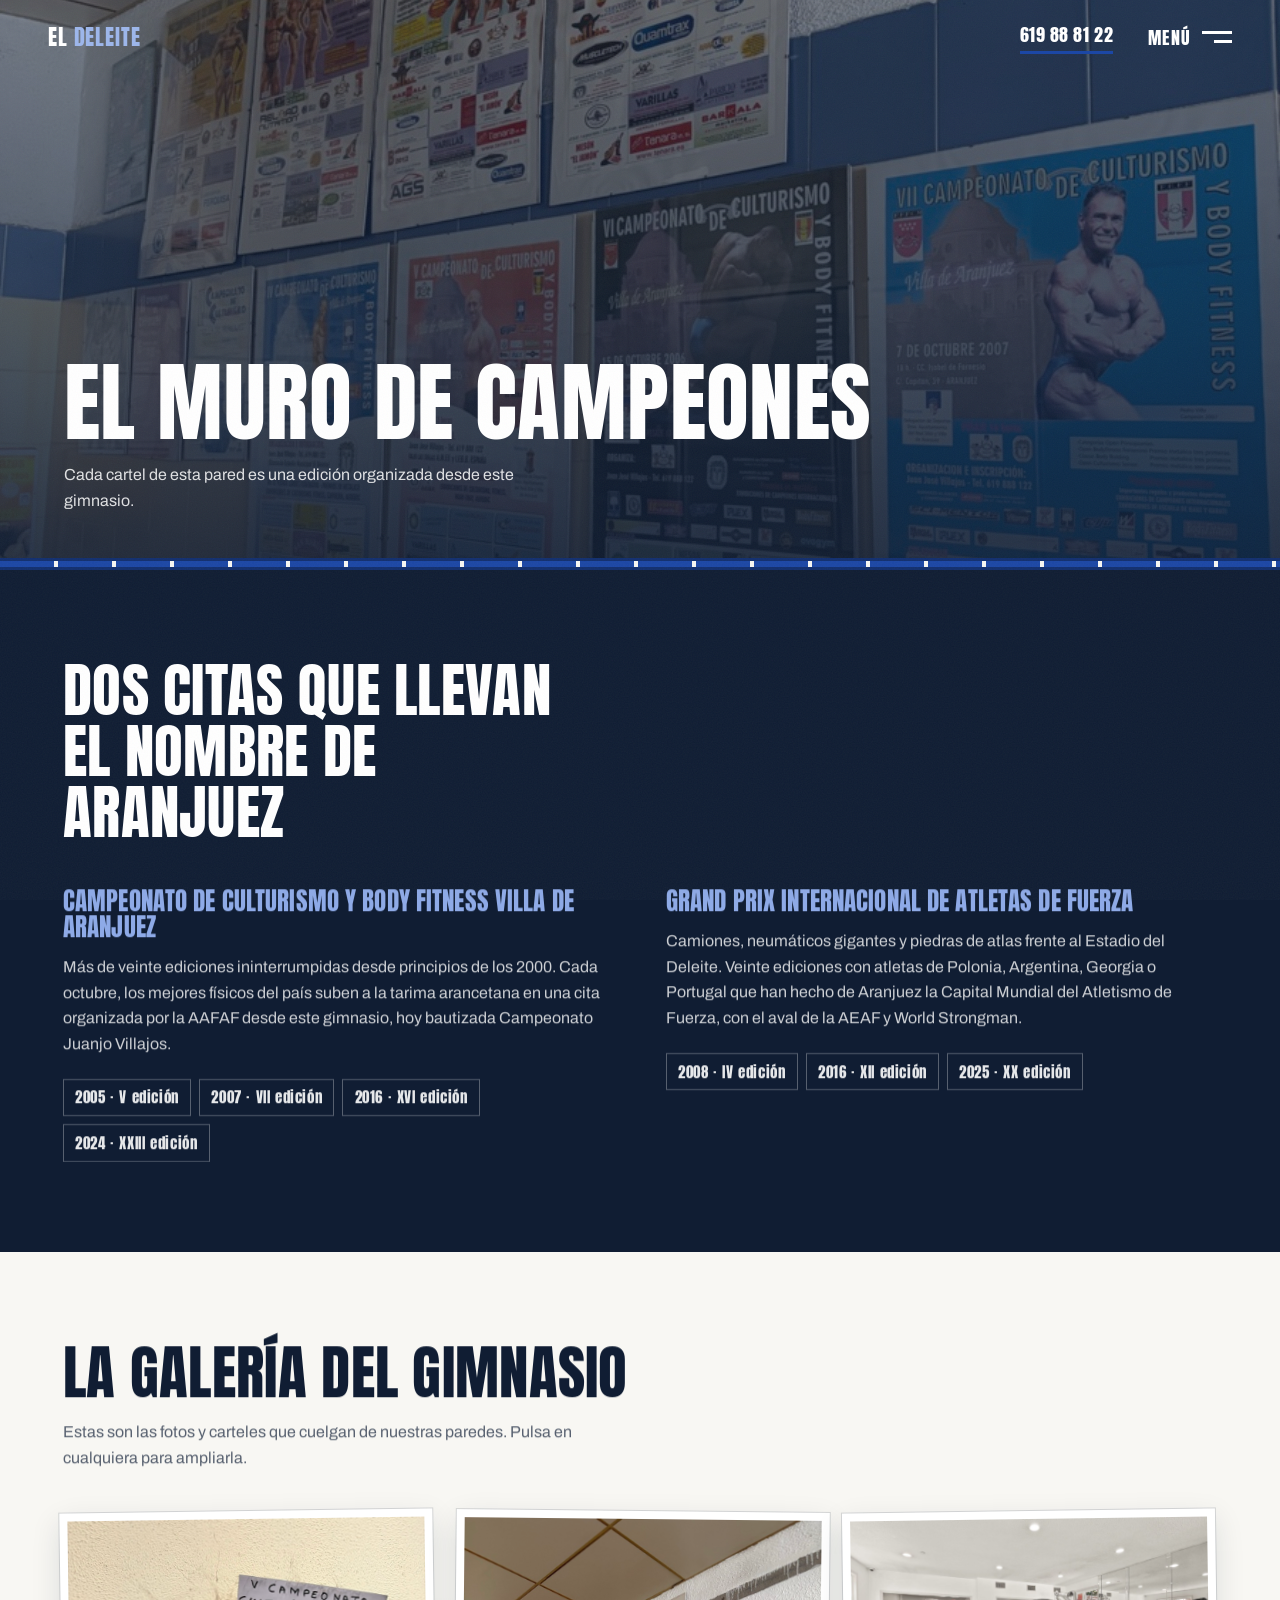
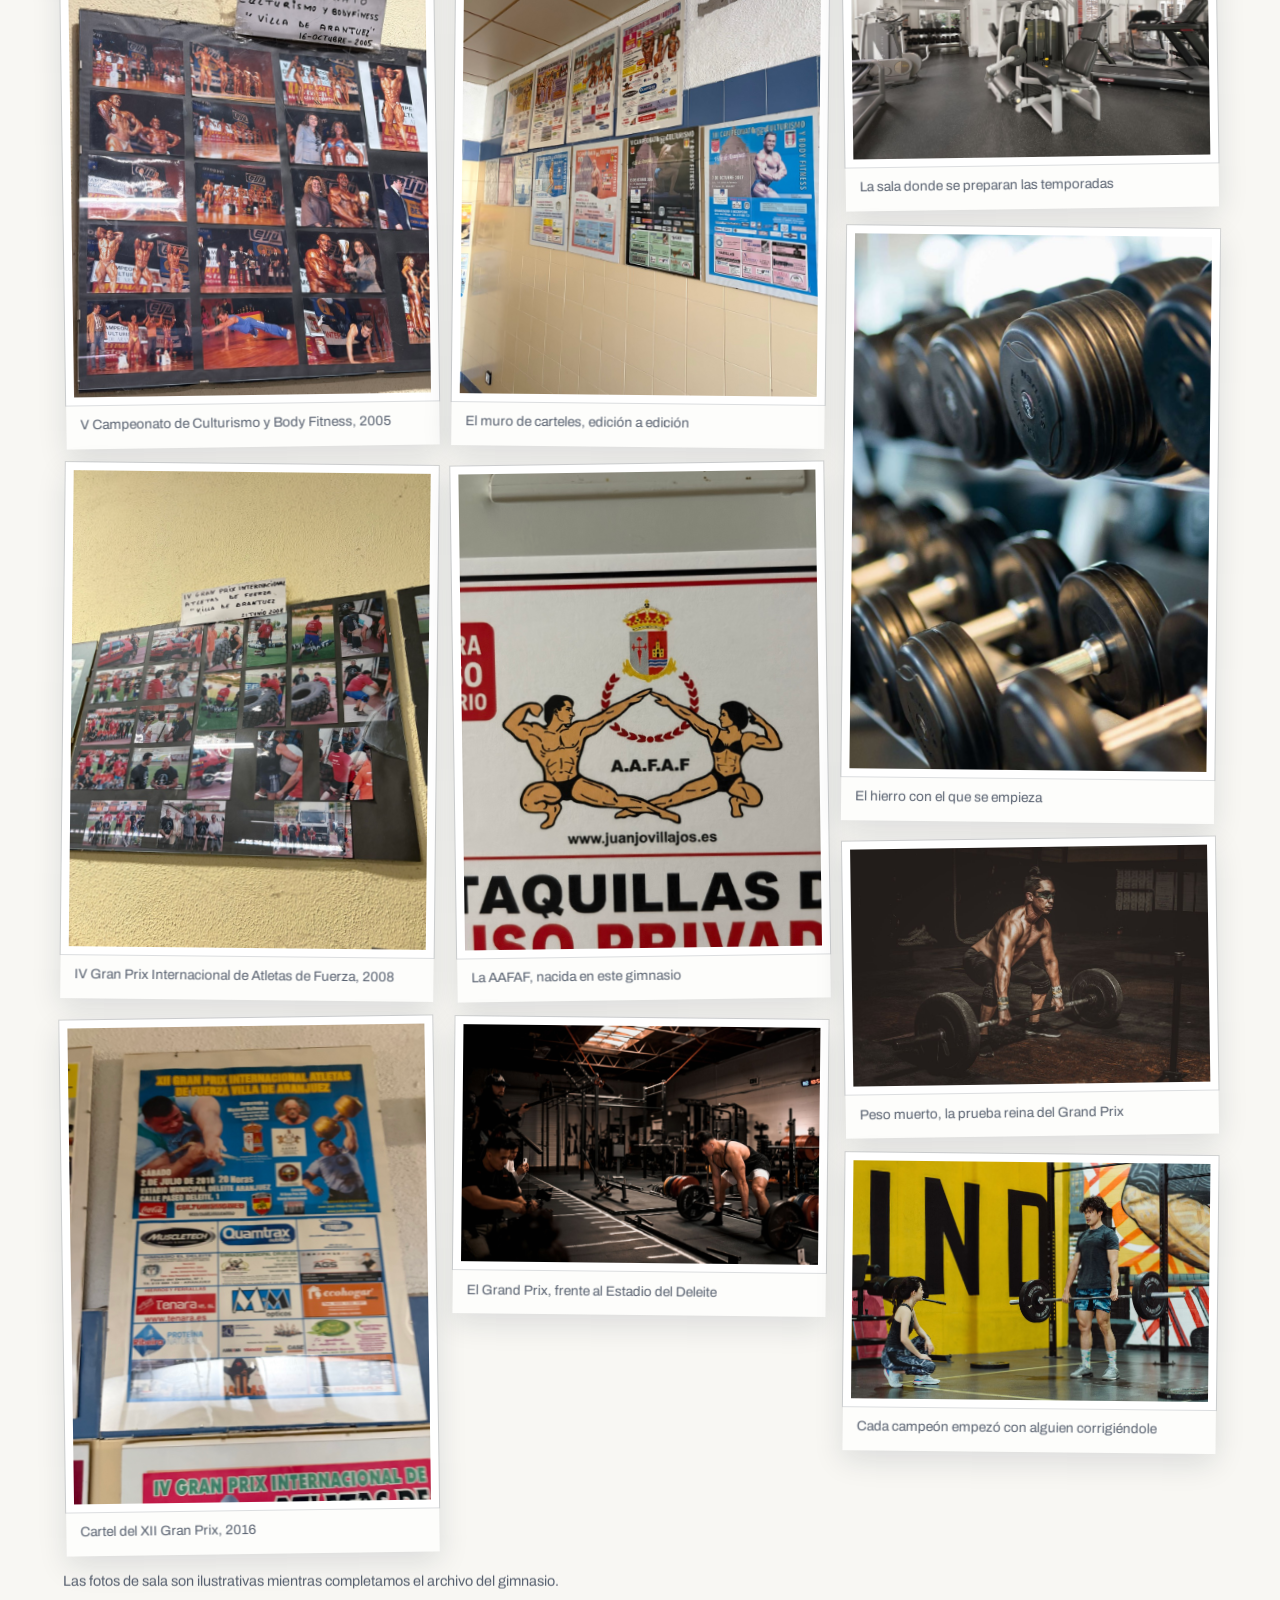
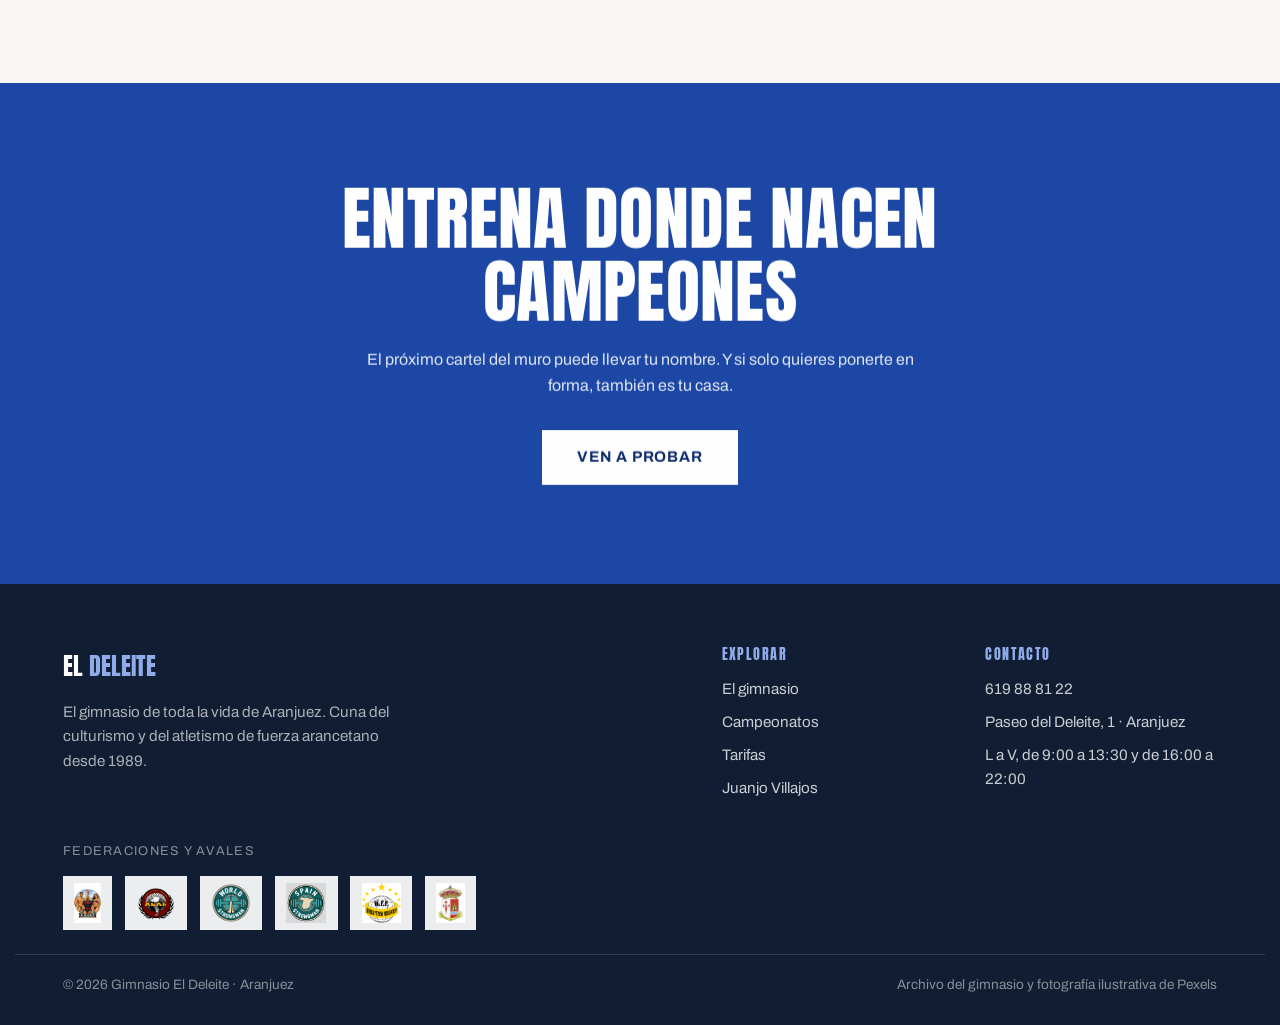
==== campeonatos.html @ fa21c181 "Web del Gimnasio El Deleite de Aranjuez Sitio multipagina estatico (HTML + CSS + GSAP) para el gimna" ====
<!DOCTYPE html>
<html lang="es">
<head>
  <meta charset="UTF-8">
  <meta name="viewport" content="width=device-width, initial-scale=1.0">
  <title>Campeonatos · Gimnasio El Deleite, Aranjuez</title>
  <meta name="description" content="El muro de campeones del Gimnasio El Deleite: más de veinte años del Campeonato de Culturismo Villa de Aranjuez y del Grand Prix Internacional de Atletas de Fuerza.">
  <link rel="icon" href="data:image/svg+xml,%3Csvg xmlns='http://www.w3.org/2000/svg' viewBox='0 0 32 32'%3E%3Crect width='32' height='32' fill='%231c47a5'/%3E%3Ctext x='16' y='23' font-family='Arial Black' font-size='14' font-weight='900' fill='%23ffffff' text-anchor='middle'%3EED%3C/text%3E%3C/svg%3E">
  <link rel="preconnect" href="https://fonts.googleapis.com">
  <link rel="preconnect" href="https://fonts.gstatic.com" crossorigin>
  <link href="https://fonts.googleapis.com/css2?family=Anton&family=Archivo:wght@400;500;600;700;800&display=swap" rel="stylesheet">
  <link rel="stylesheet" href="css/styles.css?v=8">
</head>
<body>

  <div id="top-sentinel" aria-hidden="true"></div>

  <header class="nav nav--overlay" id="nav">
    <a class="nav__brand" href="index.html">EL <span>DELEITE</span></a>
    <div class="nav__right">
      <a class="nav__tel" href="tel:+34619888122">619 88 81 22</a>
      <button class="nav__menu" id="navToggle" aria-expanded="false" aria-controls="menu">
        <span>Menú</span>
        <span class="nav__menu-bars" aria-hidden="true"><i></i><i></i></span>
      </button>
    </div>
  </header>

  <!-- PANEL DE MENÚ -->
  <div class="menu" id="menu" aria-hidden="true" role="dialog" aria-modal="true" aria-label="Menú de navegación">
    <button class="menu__close" id="menuClose" aria-label="Cerrar menú">
      <span>Cerrar</span>
      <svg width="22" height="22" viewBox="0 0 22 22" fill="none" stroke="currentColor" stroke-width="2.5" aria-hidden="true"><path d="M3 3l16 16M19 3L3 19"/></svg>
    </button>
    <nav class="menu__nav" aria-label="Navegación principal">
        <a class="menu__link" href="index.html">Inicio</a>
        <a class="menu__link" href="gimnasio.html">El gimnasio</a>
        <a class="menu__link is-active" href="campeonatos.html">Campeonatos</a>
        <a class="menu__link" href="index.html#tarifas">La cuota</a>
        <a class="menu__link" href="index.html#contacto">Contacto</a>
      <div class="menu__foot">
        <a href="tel:+34619888122">619 88 81 22</a>
        <span>Paseo del Deleite, 1 · Aranjuez</span>
        <span>L a V, de 9:00 a 13:30 y de 16:00 a 22:00</span>
      </div>
    </nav>
    <div class="menu__aside" aria-hidden="true">
      <img src="assets/muro-carteles.jpg" alt="">
      <p class="menu__tagline">Aranjuez entrena aquí desde 1989</p>
    </div>
  </div>

  <!-- HERO DE PÁGINA -->
  <section class="pagehero">
    <img class="pagehero__img" src="assets/muro-carteles.jpg" alt="">
    <div class="pagehero__scrim" aria-hidden="true"></div>
    <div class="pagehero__content">
      <h1 class="anim-head">El muro de campeones</h1>
      <p class="anim-up">Cada cartel de esta pared es una edición organizada desde este gimnasio.</p>
    </div>
  </section>

  <div class="tiles" aria-hidden="true"></div>

  <!-- HISTORIA -->
  <section class="legacy">
    <div class="legacy__inner">
      <h2 class="anim-head">Dos citas que llevan el nombre de Aranjuez</h2>
      <div class="legacy__cols">
        <div class="legacy__block anim-up">
          <h3>Campeonato de Culturismo y Body Fitness Villa de Aranjuez</h3>
          <p>Más de veinte ediciones ininterrumpidas desde principios de los 2000. Cada octubre, los mejores físicos del país suben a la tarima arancetana en una cita organizada por la AAFAF desde este gimnasio, hoy bautizada Campeonato Juanjo Villajos.</p>
          <div class="legacy__years">
            <span class="legacy__year">2005 · V edición</span>
            <span class="legacy__year">2007 · VII edición</span>
            <span class="legacy__year">2016 · XVI edición</span>
            <span class="legacy__year">2024 · XXIII edición</span>
          </div>
        </div>
        <div class="legacy__block anim-up">
          <h3>Grand Prix Internacional de Atletas de Fuerza</h3>
          <p>Camiones, neumáticos gigantes y piedras de atlas frente al Estadio del Deleite. Veinte ediciones con atletas de Polonia, Argentina, Georgia o Portugal que han hecho de Aranjuez la Capital Mundial del Atletismo de Fuerza, con el aval de la AEAF y World Strongman.</p>
          <div class="legacy__years">
            <span class="legacy__year">2008 · IV edición</span>
            <span class="legacy__year">2016 · XII edición</span>
            <span class="legacy__year">2025 · XX edición</span>
          </div>
        </div>
      </div>
    </div>
  </section>

  <!-- GALERÍA -->
  <section class="wall">
    <h2 class="anim-head">La galería del gimnasio</h2>
    <p class="anim-up">Estas son las fotos y carteles que cuelgan de nuestras paredes. Pulsa en cualquiera para ampliarla.</p>
    <!-- TODO: ir añadiendo aquí más fotos del archivo del gimnasio -->
    <div class="wall__grid">
      <figure class="wall__item anim-up" tabindex="0" role="button" aria-label="Ampliar foto del V Campeonato de Culturismo">
        <img src="assets/muro-culturismo.jpg" alt="Panel de fotos del V Campeonato de Culturismo y Body Fitness Villa de Aranjuez, octubre de 2005" loading="lazy">
        <figcaption>V Campeonato de Culturismo y Body Fitness, 2005</figcaption>
      </figure>
      <figure class="wall__item anim-up" tabindex="0" role="button" aria-label="Ampliar foto del IV Gran Prix de Atletas de Fuerza">
        <img src="assets/muro-granprix.jpg" alt="Panel de fotos del IV Gran Prix Internacional de Atletas de Fuerza Villa de Aranjuez, junio de 2008" loading="lazy">
        <figcaption>IV Gran Prix Internacional de Atletas de Fuerza, 2008</figcaption>
      </figure>
      <figure class="wall__item anim-up" tabindex="0" role="button" aria-label="Ampliar cartel del XII Gran Prix">
        <img src="assets/cartel-granprix-2016.jpg" alt="Cartel del XII Gran Prix Internacional de Atletas de Fuerza Villa de Aranjuez, julio de 2016" loading="lazy">
        <figcaption>Cartel del XII Gran Prix, 2016</figcaption>
      </figure>
      <figure class="wall__item anim-up" tabindex="0" role="button" aria-label="Ampliar foto del muro de carteles">
        <img src="assets/muro-carteles.jpg" alt="Pared del gimnasio con los carteles enmarcados de los campeonatos de culturismo de cada año" loading="lazy">
        <figcaption>El muro de carteles, edición a edición</figcaption>
      </figure>
      <figure class="wall__item anim-up" tabindex="0" role="button" aria-label="Ampliar emblema de la AAFAF">
        <img src="assets/cartel-aafaf.jpg" alt="Emblema de la AAFAF, Asociación Arancetana de Fisicoculturismo y Atletas de Fuerza" loading="lazy">
        <figcaption>La AAFAF, nacida en este gimnasio</figcaption>
      </figure>
      <figure class="wall__item anim-up" tabindex="0" role="button" aria-label="Ampliar foto del Grand Prix">
        <img src="assets/grandprix.jpg" alt="Atletas de fuerza volteando neumáticos gigantes en el Grand Prix" loading="lazy">
        <figcaption>El Grand Prix, frente al Estadio del Deleite</figcaption>
      </figure>
      <figure class="wall__item anim-up" tabindex="0" role="button" aria-label="Ampliar foto de la sala del gimnasio">
        <img src="assets/sala-blanca.jpg" alt="Sala del gimnasio con máquinas, espejos y suelo técnico" loading="lazy">
        <figcaption>La sala donde se preparan las temporadas</figcaption>
      </figure>
      <figure class="wall__item anim-up" tabindex="0" role="button" aria-label="Ampliar foto del rack de mancuernas">
        <img src="assets/mancuernas.jpg" alt="Hileras de mancuernas en su rack" loading="lazy">
        <figcaption>El hierro con el que se empieza</figcaption>
      </figure>
      <figure class="wall__item anim-up" tabindex="0" role="button" aria-label="Ampliar foto de peso muerto">
        <img src="assets/lift.jpg" alt="Atleta ejecutando un peso muerto con barra cargada" loading="lazy">
        <figcaption>Peso muerto, la prueba reina del Grand Prix</figcaption>
      </figure>
      <figure class="wall__item anim-up" tabindex="0" role="button" aria-label="Ampliar foto de entrenamiento supervisado">
        <img src="assets/seminarios.jpg" alt="Entrenador corrigiendo la técnica de un levantamiento" loading="lazy">
        <figcaption>Cada campeón empezó con alguien corrigiéndole</figcaption>
      </figure>
    </div>
    <p class="wall__note anim-up">Las fotos de sala son ilustrativas mientras completamos el archivo del gimnasio.</p>
  </section>

  <!-- CTA FINAL -->
  <section class="cta-final">
    <div class="cta-final__inner">
      <h2 class="anim-head">Entrena donde nacen campeones</h2>
      <p class="anim-up">El próximo cartel del muro puede llevar tu nombre. Y si solo quieres ponerte en forma, también es tu casa.</p>
      <a class="btn btn--azul magnetic anim-up" href="index.html#contacto">Ven a probar</a>
    </div>
  </section>

  <footer class="footer">
    <div class="footer__main">
      <div class="footer__brand">
        <a class="footer__logo" href="index.html">EL <span>DELEITE</span></a>
        <p class="footer__tag">El gimnasio de toda la vida de Aranjuez. Cuna del culturismo y del atletismo de fuerza arancetano desde 1989.</p>
      </div>
      <nav class="footer__nav" aria-label="Enlaces del pie">
        <div class="footer__col">
          <h3 class="footer__h">Explorar</h3>
          <a href="gimnasio.html">El gimnasio</a>
          <a href="campeonatos.html">Campeonatos</a>
          <a href="index.html#tarifas">Tarifas</a>
          <a href="https://www.juanjovillajos.es" target="_blank" rel="noopener noreferrer">Juanjo Villajos</a>
        </div>
        <div class="footer__col">
          <h3 class="footer__h">Contacto</h3>
          <a href="tel:+34619888122">619 88 81 22</a>
          <span>Paseo del Deleite, 1 · Aranjuez</span>
          <span>L a V, de 9:00 a 13:30 y de 16:00 a 22:00</span>
        </div>
      </nav>
    </div>
    <div class="footer__orgs">
      <span class="footer__orgs-label">Federaciones y avales</span>
      <div class="footer__logos">
        <span class="footer__chip"><img src="assets/aafaf.jpg" alt="AAFAF, Asociación Arancetana de Fisicoculturismo y Atletas de Fuerza"></span>
        <span class="footer__chip"><img src="assets/aeaf.png" alt="AEAF, Agrupación Española de Atletas de Fuerza"></span>
        <a class="footer__chip" href="https://worldstrongman.org" target="_blank" rel="noopener noreferrer"><img src="assets/world-strongman.png" alt="World Strongman"></a>
        <span class="footer__chip"><img src="assets/spain-strongman.jpg" alt="Spain Strongman"></span>
        <span class="footer__chip"><img src="assets/wff.png" alt="WFF, World Fitness Federation"></span>
        <a class="footer__chip" href="https://www.aranjuez.es" target="_blank" rel="noopener noreferrer"><img src="assets/aranjuez.jpg" alt="Real Sitio y Villa de Aranjuez"></a>
      </div>
    </div>
    <div class="footer__bottom">
      <span>© 2026 Gimnasio El Deleite · Aranjuez</span>
      <span>Archivo del gimnasio y fotografía ilustrativa de Pexels</span>
    </div>
  </footer>

  <!-- LIGHTBOX de la galería -->
  <div class="lightbox" id="lightbox" aria-hidden="true" role="dialog" aria-modal="true" aria-label="Foto ampliada">
    <button class="lightbox__close" id="lightboxClose" aria-label="Cerrar foto">&times;</button>
    <img id="lightboxImg" alt="">
  </div>

  <script src="js/vendor/gsap.min.js"></script>
  <script src="js/vendor/ScrollTrigger.min.js"></script>
  <script src="js/main.js?v=8"></script>
</body>
</html>
---- css/styles.css ----
/* ============================================================
   Gimnasio El Deleite · Aranjuez
   Paleta del local: blanco, azul Telju, azulejo crema, tinta navy
   Web hermana del portfolio de Juanjo Villajos (Anton + Archivo + GSAP)
   ============================================================ */

:root {
  --paper: #f8f7f3;
  --paper-2: #eeeade;
  --white: #fdfdfb;
  --ink: #101d33;
  --azul: #1c47a5;
  --azul-deep: #122f6f;
  --azul-soft: #e2e8f6;
  --muted: #57606f;
  --line: rgba(16, 29, 51, 0.14);
  --font-display: "Anton", "Arial Narrow", sans-serif;
  --font-body: "Archivo", "Helvetica Neue", sans-serif;
  --radius: 0px;
  --shadow: 0 20px 50px rgba(18, 47, 111, 0.14);
}

* { margin: 0; padding: 0; box-sizing: border-box; }

html {
  scroll-behavior: smooth;
  scroll-padding-top: 86px;
}

body {
  background: var(--paper);
  color: var(--ink);
  font-family: var(--font-body);
  font-size: 1rem;
  line-height: 1.6;
  -webkit-font-smoothing: antialiased;
  overflow-x: hidden;
}

img, video { display: block; max-width: 100%; }

h1, h2, h3 {
  font-family: var(--font-display);
  font-weight: 400;
  letter-spacing: 0.005em;
  line-height: 1.04;
  text-transform: uppercase;
}

h2 { font-size: clamp(2.1rem, 4.6vw, 3.7rem); }
h3 { font-size: clamp(1.2rem, 2vw, 1.55rem); }

p { color: var(--muted); max-width: 62ch; }

a { color: inherit; }

::selection { background: var(--azul); color: #fff; }

/* Grano de papel impreso, estático como un cartel antiguo */
body::after {
  content: "";
  position: fixed;
  inset: 0;
  z-index: 90;
  pointer-events: none;
  opacity: 0.045;
  background-image: url("data:image/svg+xml,%3Csvg xmlns='http://www.w3.org/2000/svg' width='160' height='160'%3E%3Cfilter id='n'%3E%3CfeTurbulence type='fractalNoise' baseFrequency='0.8' numOctaves='3' stitchTiles='stitch'/%3E%3C/filter%3E%3Crect width='100%25' height='100%25' filter='url(%23n)'/%3E%3C/svg%3E");
}

/* Palabra resaltada a brocha, como en un rótulo pintado */
.hl {
  background: var(--azul);
  color: #fff;
  padding: 0 0.22em;
  box-decoration-break: clone;
  -webkit-box-decoration-break: clone;
}

/* ---------- Franja de azulejos (la banda azul de la pared) ---------- */

.tiles {
  height: 12px;
  background:
    repeating-linear-gradient(90deg,
      var(--azul) 0 54px,
      var(--paper) 54px 58px);
  border-top: 3px solid var(--azul-deep);
  border-bottom: 3px solid var(--azul-deep);
}

/* ---------- Botones ---------- */

.btn {
  display: inline-block;
  font-family: var(--font-body);
  font-weight: 700;
  font-size: 0.95rem;
  text-transform: uppercase;
  letter-spacing: 0.06em;
  text-decoration: none;
  padding: 0.95rem 2.2rem;
  white-space: nowrap;
  will-change: transform;
  transition: transform 0.25s cubic-bezier(0.16, 1, 0.3, 1),
              background-color 0.25s ease, color 0.25s ease,
              border-color 0.25s ease;
}

.btn:active { transform: scale(0.98); }

.btn--azul {
  background: var(--azul);
  color: #fff;
}
.btn--azul:hover { background: var(--azul-deep); }

.btn--ghost {
  border: 2px solid rgba(16, 29, 51, 0.5);
  color: var(--ink);
}
.btn--ghost:hover {
  border-color: var(--ink);
  background: rgba(16, 29, 51, 0.06);
}

/* Fantasma sobre foto oscura */
.btn--ghost-light {
  border: 2px solid rgba(255, 255, 255, 0.75);
  color: #fff;
}
.btn--ghost-light:hover {
  border-color: #fff;
  background: rgba(255, 255, 255, 0.12);
}

/* ---------- Navegación ---------- */

#top-sentinel { position: absolute; top: 0; height: 1px; width: 1px; }

.nav {
  position: fixed;
  top: 0; left: 0; right: 0;
  z-index: 100;
  display: flex;
  align-items: center;
  justify-content: space-between;
  gap: 1.5rem;
  padding: 1.1rem clamp(1.2rem, 4vw, 3rem);
  transition: background-color 0.3s ease, box-shadow 0.3s ease,
              transform 0.35s cubic-bezier(0.16, 1, 0.3, 1), padding 0.3s ease;
}

.nav--solid {
  background: rgba(253, 253, 251, 0.94);
  backdrop-filter: blur(10px);
  box-shadow: 0 1px 0 var(--line);
  padding-top: 0.8rem;
  padding-bottom: 0.8rem;
}

.nav--hidden { transform: translateY(-110%); }

.nav__brand {
  font-family: var(--font-display);
  font-size: 1.35rem;
  letter-spacing: 0.04em;
  text-decoration: none;
  color: var(--ink);
  text-transform: uppercase;
}
.nav__brand span { color: var(--azul); }

/* Marca en blanco mientras está sobre el vídeo */
.nav:not(.nav--solid).nav--overlay .nav__brand {
  color: #fff;
}
.nav:not(.nav--solid).nav--overlay .nav__brand span { color: #9db6ea; }

/* Lado derecho: teléfono directo + botón de menú rotulado */
.nav__right {
  display: flex;
  align-items: center;
  gap: clamp(1rem, 3vw, 2.2rem);
}

.nav__tel {
  font-family: var(--font-display);
  font-size: 1.15rem;
  letter-spacing: 0.03em;
  text-decoration: none;
  color: var(--ink);
  border-bottom: 3px solid var(--azul);
  padding-bottom: 2px;
  transition: color 0.2s ease;
}
.nav__tel:hover { color: var(--azul); }
.nav:not(.nav--solid).nav--overlay .nav__tel { color: #fff; }

.nav__menu {
  display: flex;
  align-items: center;
  gap: 0.7rem;
  background: none;
  border: 0;
  cursor: pointer;
  padding: 0.35rem 0;
  color: var(--ink);
  font-family: var(--font-display);
  font-size: 1.15rem;
  letter-spacing: 0.06em;
  text-transform: uppercase;
}
.nav:not(.nav--solid).nav--overlay .nav__menu { color: #fff; }

.nav__menu-bars {
  display: flex;
  flex-direction: column;
  gap: 6px;
  width: 30px;
}
.nav__menu-bars i {
  display: block;
  height: 3px;
  background: currentColor;
  transition: transform 0.35s cubic-bezier(0.16, 1, 0.3, 1), width 0.35s ease;
}
.nav__menu-bars i:last-child { width: 60%; align-self: flex-end; }
.nav__menu:hover .nav__menu-bars i:last-child { width: 100%; }

/* ---------- Panel de menú a pantalla completa ---------- */

.menu {
  position: fixed;
  inset: 0;
  z-index: 150;
  background: var(--ink);
  display: grid;
  grid-template-columns: 1.15fr 0.85fr;
  transform: translateY(-100%);
  transition: transform 0.55s cubic-bezier(0.76, 0, 0.24, 1);
  visibility: hidden;
}
.menu.is-open {
  transform: translateY(0);
  visibility: visible;
}

.menu__close {
  position: absolute;
  top: 1.1rem;
  right: clamp(1.2rem, 4vw, 3rem);
  z-index: 3;
  background: rgba(10, 18, 33, 0.72);
  border: 0;
  padding: 0.5rem 0.9rem;
  cursor: pointer;
  color: #fff;
  font-family: var(--font-display);
  font-size: 1.15rem;
  letter-spacing: 0.06em;
  text-transform: uppercase;
  display: flex;
  align-items: center;
  gap: 0.7rem;
}
.menu__close svg { display: block; }

.menu__nav {
  display: flex;
  flex-direction: column;
  justify-content: center;
  padding: 5rem clamp(1.2rem, 5vw, 4.5rem) 3rem;
}

.menu__link {
  position: relative;
  display: block;
  font-family: var(--font-display);
  text-transform: uppercase;
  font-size: clamp(2.2rem, 6vw, 4.6rem);
  line-height: 1.1;
  color: #fff;
  text-decoration: none;
  padding: 0.25rem 0;
  transition: color 0.25s ease, padding-left 0.35s cubic-bezier(0.16, 1, 0.3, 1);
}
.menu__link::before {
  content: "";
  position: absolute;
  left: 0;
  top: 50%;
  width: 0;
  height: 5px;
  background: var(--azul);
  transform: translateY(-50%);
  transition: width 0.35s cubic-bezier(0.16, 1, 0.3, 1);
}
.menu__link:hover,
.menu__link:focus-visible {
  padding-left: clamp(2.4rem, 5vw, 4.5rem);
  color: #dfe7f8;
}
.menu__link:hover::before,
.menu__link:focus-visible::before {
  width: clamp(1.8rem, 4vw, 3.5rem);
}
.menu__link.is-active { color: #8fabe8; }

.menu__foot {
  margin-top: 2.6rem;
  padding-top: 1.6rem;
  border-top: 1px solid rgba(255, 255, 255, 0.18);
  display: flex;
  flex-wrap: wrap;
  gap: 0.4rem 2.5rem;
}
.menu__foot span,
.menu__foot a {
  color: rgba(255, 255, 255, 0.75);
  font-size: 0.95rem;
  text-decoration: none;
}
.menu__foot a:hover { color: #fff; }

/* Panel visual del menú */
.menu__aside {
  position: relative;
  overflow: hidden;
  isolation: isolate;
}
.menu__aside img {
  position: absolute;
  inset: 0;
  width: 100%; height: 100%;
  object-fit: cover;
  filter: grayscale(1) contrast(1.05);
}
.menu__aside::after {
  content: "";
  position: absolute;
  inset: 0;
  background: var(--azul);
  mix-blend-mode: color;
}
.menu__tagline {
  position: absolute;
  left: 0; right: 0; bottom: 0;
  z-index: 2;
  padding: 2rem;
  background: linear-gradient(180deg, transparent, rgba(16, 29, 51, 0.9));
  font-family: var(--font-display);
  text-transform: uppercase;
  font-size: clamp(1.1rem, 1.8vw, 1.5rem);
  color: #fff;
  line-height: 1.2;
}

/* ---------- Hero (portada) ---------- */

.hero {
  position: relative;
  min-height: 100svh;
  display: flex;
  align-items: flex-end;
  overflow: hidden;
}

/* El vídeo va en duotono azul: neutraliza los colores ajenos del metraje
   y lo deja en la paleta del gimnasio */
.hero__media {
  position: absolute;
  inset: 0;
  isolation: isolate;
}

.hero__video,
.hero__photo {
  position: absolute;
  inset: 0;
  width: 100%;
  height: 100%;
  object-fit: cover;
  filter: grayscale(1) contrast(1.12) brightness(0.95);
}

.hero__duo {
  position: absolute;
  inset: 0;
  background: var(--azul);
  mix-blend-mode: color;
}
.hero__duo + .hero__duo {
  background: linear-gradient(160deg, var(--azul-deep), transparent 65%);
  mix-blend-mode: multiply;
}

.hero__scrim {
  position: absolute;
  inset: 0;
  background:
    linear-gradient(180deg,
      rgba(10, 18, 33, 0.55) 0%,
      rgba(10, 18, 33, 0.18) 32%,
      rgba(10, 18, 33, 0.82) 72%,
      rgba(10, 18, 33, 0.94) 100%);
}

.hero__content {
  position: relative;
  z-index: 2;
  padding: 0 clamp(1.2rem, 5vw, 4rem) clamp(2.5rem, 6vh, 4.5rem);
  max-width: 900px;
}

.hero__title {
  font-size: clamp(3rem, 9.5vw, 7.2rem);
  color: #fff;
  line-height: 0.98;
}

.hero__title .line {
  display: block;
  overflow: hidden;
  /* aire para las tildes de las mayúsculas, que Anton dibuja muy arriba */
  padding-top: 0.12em;
  margin-top: -0.08em;
}
.hero__title .line__inner {
  display: block;
  transform: translateY(110%);
}
.no-js .hero__title .line__inner,
.no-anim .hero__title .line__inner { transform: none; }

.hero__sub {
  margin-top: 1.2rem;
  color: rgba(255, 255, 255, 0.88);
  font-size: clamp(1rem, 1.4vw, 1.2rem);
  max-width: 46ch;
}

.hero__actions {
  display: flex;
  flex-wrap: wrap;
  gap: 1rem;
  margin-top: 1.8rem;
}

/* Hero corto de páginas interiores */
.pagehero {
  position: relative;
  min-height: 62svh;
  display: flex;
  align-items: flex-end;
  overflow: hidden;
  background: var(--ink);
}
.pagehero__img {
  position: absolute;
  inset: 0;
  width: 100%; height: 100%;
  object-fit: cover;
  opacity: 0.55;
}
.pagehero__scrim {
  position: absolute;
  inset: 0;
  background: linear-gradient(180deg, rgba(16,29,51,0.2), rgba(16,29,51,0.82));
}
.pagehero__content {
  position: relative;
  z-index: 2;
  padding: 7rem clamp(1.2rem, 5vw, 4rem) clamp(2.2rem, 5vh, 3.5rem);
}
.pagehero__content h1 {
  font-size: clamp(2.6rem, 7vw, 5.5rem);
  color: #fff;
}
.pagehero__content p {
  margin-top: 0.9rem;
  color: rgba(255, 255, 255, 0.85);
  max-width: 52ch;
}

/* ---------- Manifiesto ---------- */

.manifesto {
  max-width: 1250px;
  margin: 0 auto;
  padding: clamp(3.5rem, 9vh, 6rem) clamp(1.2rem, 4vw, 3rem) clamp(1rem, 3vh, 2rem);
}

.manifesto__line {
  font-family: var(--font-display);
  text-transform: uppercase;
  color: var(--ink);
  font-size: clamp(1.7rem, 4.4vw, 3.5rem);
  line-height: 1.18;
  max-width: none;
}

.manifesto__line + .manifesto__line { margin-top: 0.4rem; }

/* ---------- Secciones divididas texto / imagen ---------- */

.split {
  max-width: 1250px;
  margin: 0 auto;
  padding: clamp(4rem, 10vh, 7rem) clamp(1.2rem, 4vw, 3rem);
  display: grid;
  grid-template-columns: 1.05fr 0.95fr;
  gap: clamp(2rem, 5vw, 5rem);
  align-items: center;
}

.split--flip .split__media { order: -1; }

.split__text h2 { margin-bottom: 1.3rem; }
.split__text h2 em {
  font-style: normal;
  color: var(--azul);
}
.split__text p + p { margin-top: 1rem; }
.split__text .btn { margin-top: 1.8rem; }

.split__media {
  position: relative;
  overflow: hidden;
  box-shadow: var(--shadow);
}
.split__media img {
  width: 100%;
  height: clamp(340px, 56vh, 560px);
  object-fit: cover;
  will-change: transform;
}

/* Marco tipo cuadro colgado, como los carteles del gimnasio */
.split__media--frame {
  border: 10px solid #fff;
  outline: 1px solid var(--line);
  transform: rotate(-0.8deg);
}

/* ---------- Banda a sangre completa (fondo foto) ---------- */

.band-photo {
  position: relative;
  overflow: hidden;
  background: var(--ink);
  color: #fff;
}
.band-photo__bg {
  position: absolute;
  inset: -8% 0;
  width: 100%;
  height: 116%;
  object-fit: cover;
  opacity: 0.38;
  will-change: transform;
}
/* Degradado desde la izquierda para que el texto se lea sobre cualquier foto */
.band-photo::after {
  content: "";
  position: absolute;
  inset: 0;
  z-index: 1;
  background: linear-gradient(90deg,
    rgba(16, 29, 51, 0.92) 0%,
    rgba(16, 29, 51, 0.75) 45%,
    rgba(16, 29, 51, 0.25) 100%);
}

.band-photo__inner {
  position: relative;
  z-index: 2;
  max-width: 1250px;
  margin: 0 auto;
  padding: clamp(4.5rem, 12vh, 8rem) clamp(1.2rem, 4vw, 3rem);
}
.band-photo h2 { color: #fff; max-width: 16ch; }
.band-photo p {
  color: rgba(255, 255, 255, 0.85);
  margin-top: 1.2rem;
  max-width: 52ch;
}
.band-photo .btn { margin-top: 1.8rem; }

/* ---------- Zonas del gimnasio (mosaico) ---------- */

.zones {
  max-width: 1250px;
  margin: 0 auto;
  padding: clamp(4rem, 10vh, 7rem) clamp(1.2rem, 4vw, 3rem);
}
.zones > h2 { margin-bottom: 2.2rem; max-width: 18ch; }

.zones__grid {
  display: grid;
  grid-template-columns: repeat(12, 1fr);
  grid-auto-rows: 240px;
  gap: 14px;
}

.zone {
  position: relative;
  overflow: hidden;
  background: var(--ink);
}
.zone--a { grid-column: span 7; grid-row: span 2; }
.zone--b { grid-column: span 5; }
.zone--c { grid-column: span 5; }
.zone--d { grid-column: span 4; }
.zone--e { grid-column: span 4; }
.zone--f { grid-column: span 4; }
.zone--g { grid-column: span 8; grid-row: span 2; }
.zone--h { grid-column: span 4; grid-row: span 2; }

.zone img {
  position: absolute;
  inset: 0;
  width: 100%; height: 100%;
  object-fit: cover;
  opacity: 0.85;
  transition: transform 0.6s cubic-bezier(0.16, 1, 0.3, 1), opacity 0.4s ease;
}
.zone:hover img { transform: scale(1.05); opacity: 0.65; }

.zone__label {
  position: absolute;
  left: 0; right: 0; bottom: 0;
  z-index: 2;
  padding: 1.1rem 1.3rem;
  background: linear-gradient(180deg, transparent, rgba(16, 29, 51, 0.88));
  color: #fff;
}
.zone__label h3 { font-size: 1.15rem; }
.zone__label p {
  color: rgba(255, 255, 255, 0.8);
  font-size: 0.88rem;
  margin-top: 0.15rem;
  max-width: none;
}

/* Celda de texto plano dentro del mosaico */
.zone--text {
  background: var(--azul);
  display: flex;
  align-items: center;
  padding: 1.6rem;
}
.zone--text p {
  color: #fff;
  font-weight: 600;
  font-size: 1.05rem;
  line-height: 1.5;
}

/* ---------- Opiniones ---------- */

.reviews {
  background: var(--paper-2);
}
.reviews__inner {
  max-width: 1250px;
  margin: 0 auto;
  padding: clamp(4rem, 10vh, 6.5rem) clamp(1.2rem, 4vw, 3rem);
}
.reviews__inner > h2 { max-width: 20ch; margin-bottom: 2.6rem; }

/* Notas pegadas en el tablón: tamaños desiguales, no tres tarjetas clónicas */
.reviews__wall {
  display: grid;
  grid-template-columns: repeat(6, 1fr);
  gap: 1.6rem;
  align-items: start;
}

.review {
  grid-column: span 3;
  background: var(--white);
  border-left: 5px solid var(--azul);
  padding: 1.5rem 1.6rem;
  box-shadow: 0 8px 22px rgba(16, 29, 51, 0.08);
}
.review--wide {
  grid-column: span 6;
  border-left-width: 8px;
}

.review blockquote {
  font-family: var(--font-display);
  font-weight: 400;
  text-transform: none;
  color: var(--ink);
  line-height: 1.24;
  font-size: clamp(1.25rem, 2.2vw, 1.7rem);
}
.review--wide blockquote { font-size: clamp(1.5rem, 3vw, 2.3rem); }

.review cite {
  display: block;
  margin-top: 0.9rem;
  font-style: normal;
  font-size: 0.85rem;
  letter-spacing: 0.04em;
  color: var(--muted);
}

.reviews__foot {
  margin-top: 2rem;
  font-weight: 600;
  color: var(--ink);
}

/* ---------- Dueño / Juanjo ---------- */

.owner {
  background: var(--ink);
  color: #fff;
}
.owner .split__text h2 { color: #fff; }
.owner .split__text h2 em { color: #8fabe8; }
.owner .split__text p { color: rgba(255, 255, 255, 0.82); }

/* ---------- La cuota (cartel de precios colgado) ---------- */

.fee__inner {
  max-width: 1250px;
  margin: 0 auto;
  padding: clamp(4rem, 10vh, 7rem) clamp(1.2rem, 4vw, 3rem);
  display: grid;
  grid-template-columns: 0.9fr 1.1fr;
  gap: clamp(2.5rem, 6vw, 6rem);
  align-items: center;
}

.fee__sign {
  background: var(--white);
  border: 4px solid var(--azul);
  outline: 1px solid var(--line);
  outline-offset: 6px;
  box-shadow: var(--shadow);
  padding: clamp(1.8rem, 3.5vw, 2.8rem);
  transform: rotate(-1.3deg);
}

.fee__label {
  display: block;
  font-weight: 800;
  font-size: 0.9rem;
  text-transform: uppercase;
  letter-spacing: 0.14em;
  color: var(--azul);
}

.fee__price {
  display: block;
  font-family: var(--font-display);
  font-size: clamp(4.5rem, 9vw, 7rem);
  line-height: 1;
  color: var(--ink);
  margin-top: 0.4rem;
}
.fee__price small {
  font-family: var(--font-body);
  font-size: clamp(1.1rem, 2vw, 1.5rem);
  font-weight: 700;
}

.fee__terms {
  list-style: none;
  margin-top: 1.4rem;
}
.fee__terms li {
  padding: 0.55rem 0;
  border-top: 1px dashed rgba(16, 29, 51, 0.3);
  color: var(--muted);
  font-weight: 500;
  font-size: 0.98rem;
}

.fee__sign .btn { margin-top: 1.5rem; }

.fee__text h2 { margin-bottom: 1.2rem; }
.fee__text p + p { margin-top: 1rem; }

/* ---------- Contacto ---------- */

.contact {
  background: var(--paper-2);
}
.contact__inner {
  max-width: 1250px;
  margin: 0 auto;
  padding: clamp(4rem, 10vh, 7rem) clamp(1.2rem, 4vw, 3rem);
  display: grid;
  grid-template-columns: 1fr 1fr;
  gap: clamp(2rem, 5vw, 5rem);
}
.contact__intro h2 { max-width: 14ch; margin-bottom: 1.2rem; }

.contact__cards {
  display: grid;
  gap: 1rem;
  align-content: start;
}

.contact__card {
  display: block;
  background: var(--white);
  border: 1px solid var(--line);
  padding: 1.4rem 1.6rem;
  text-decoration: none;
  transition: transform 0.25s cubic-bezier(0.16, 1, 0.3, 1), box-shadow 0.25s ease;
}
a.contact__card:hover {
  transform: translateY(-3px);
  box-shadow: var(--shadow);
}
.contact__label {
  display: block;
  font-size: 0.8rem;
  font-weight: 700;
  text-transform: uppercase;
  letter-spacing: 0.1em;
  color: var(--azul);
}
.contact__value {
  display: block;
  font-family: var(--font-display);
  font-size: 1.5rem;
  margin-top: 0.3rem;
  color: var(--ink);
  text-transform: uppercase;
}
.contact__extra {
  display: block;
  margin-top: 0.3rem;
  font-size: 0.9rem;
  color: var(--muted);
}

/* ---------- Galería tipo muro de carteles ---------- */

.wall {
  max-width: 1250px;
  margin: 0 auto;
  padding: clamp(4rem, 10vh, 7rem) clamp(1.2rem, 4vw, 3rem);
}
.wall > h2 { max-width: 20ch; }
.wall > p { margin-top: 1rem; }

.wall__grid {
  margin-top: 2.5rem;
  columns: 3;
  column-gap: 18px;
}

.wall__item {
  display: block;
  width: 100%;
  margin-bottom: 18px;
  border: 0;
  padding: 0;
  cursor: zoom-in;
  background: var(--white);
  break-inside: avoid;
  box-shadow: 0 10px 28px rgba(16, 29, 51, 0.12);
  transition: transform 0.3s cubic-bezier(0.16, 1, 0.3, 1), box-shadow 0.3s ease;
}
/* Cada foto cuelga un poco torcida, como en la pared de verdad */
.wall__item:nth-child(odd) { transform: rotate(-0.8deg); }
.wall__item:nth-child(even) { transform: rotate(0.6deg); }
.wall__item:hover {
  transform: translateY(-4px) rotate(0deg);
  box-shadow: 0 18px 42px rgba(16, 29, 51, 0.2);
}
.wall__item img {
  width: 100%;
  border: 8px solid #fff;
  outline: 1px solid var(--line);
}
.wall__item figcaption {
  padding: 0.6rem 0.9rem 0.8rem;
  font-size: 0.85rem;
  color: var(--muted);
  text-align: left;
}

.wall__note {
  margin-top: 1.6rem;
  font-size: 0.9rem;
}

/* ---------- Historia / hitos ---------- */

.legacy {
  background: var(--ink);
  color: #fff;
}
.legacy__inner {
  max-width: 1250px;
  margin: 0 auto;
  padding: clamp(4rem, 10vh, 7rem) clamp(1.2rem, 4vw, 3rem);
}
.legacy h2 { color: #fff; max-width: 18ch; }
.legacy > .legacy__inner > p { color: rgba(255, 255, 255, 0.85); }

.legacy__cols {
  margin-top: 2.8rem;
  display: grid;
  grid-template-columns: 1fr 1fr;
  gap: clamp(2rem, 4vw, 4rem);
}

.legacy__block h3 {
  color: #8fabe8;
  margin-bottom: 0.9rem;
}
.legacy__block p { color: rgba(255, 255, 255, 0.8); }
.legacy__block p + p { margin-top: 0.9rem; }

.legacy__years {
  margin-top: 1.4rem;
  display: flex;
  flex-wrap: wrap;
  gap: 0.5rem;
}
.legacy__year {
  font-family: var(--font-display);
  font-size: 0.95rem;
  letter-spacing: 0.04em;
  border: 1px solid rgba(255, 255, 255, 0.3);
  padding: 0.35rem 0.7rem;
  color: rgba(255, 255, 255, 0.9);
}

/* ---------- CTA final ---------- */

.cta-final {
  position: relative;
  overflow: hidden;
  background: var(--azul);
  color: #fff;
  text-align: center;
}
.cta-final__inner {
  position: relative;
  z-index: 2;
  max-width: 900px;
  margin: 0 auto;
  padding: clamp(4rem, 11vh, 7rem) clamp(1.2rem, 4vw, 3rem);
}
.cta-final h2 {
  color: #fff;
  font-size: clamp(2.4rem, 5.5vw, 4.4rem);
}
.cta-final p {
  color: rgba(255, 255, 255, 0.88);
  margin: 1.2rem auto 0;
}
.cta-final .btn { margin-top: 2rem; }
.cta-final .btn--azul {
  background: #fff;
  color: var(--azul-deep);
}
.cta-final .btn--azul:hover { background: var(--paper); }

/* ---------- Footer ---------- */

.footer {
  background: var(--ink);
  color: rgba(255, 255, 255, 0.85);
}

.footer__main {
  max-width: 1250px;
  margin: 0 auto;
  padding: clamp(3rem, 7vh, 4.5rem) clamp(1.2rem, 4vw, 3rem) 2rem;
  display: grid;
  grid-template-columns: 1.2fr 1fr;
  gap: clamp(2rem, 5vw, 5rem);
}

.footer__logo {
  font-family: var(--font-display);
  font-size: 1.5rem;
  color: #fff;
  text-decoration: none;
  text-transform: uppercase;
}
.footer__logo span { color: #8fabe8; }

.footer__tag {
  margin-top: 0.9rem;
  color: rgba(255, 255, 255, 0.65);
  font-size: 0.95rem;
  max-width: 40ch;
}

.footer__nav {
  display: grid;
  grid-template-columns: 1fr 1fr;
  gap: 2rem;
}
.footer__h {
  font-size: 0.9rem;
  letter-spacing: 0.1em;
  color: #8fabe8;
  margin-bottom: 0.9rem;
}
.footer__col a, .footer__col span {
  display: block;
  color: rgba(255, 255, 255, 0.78);
  text-decoration: none;
  font-size: 0.95rem;
  margin-bottom: 0.55rem;
}
.footer__col a:hover { color: #fff; }

.footer__orgs {
  max-width: 1250px;
  margin: 0 auto;
  padding: 0 clamp(1.2rem, 4vw, 3rem) 1.5rem;
}
.footer__orgs-label {
  display: block;
  font-size: 0.8rem;
  text-transform: uppercase;
  letter-spacing: 0.1em;
  color: rgba(255, 255, 255, 0.5);
  margin-bottom: 0.9rem;
}
.footer__logos {
  display: flex;
  flex-wrap: wrap;
  gap: 0.8rem;
}
.footer__chip {
  display: inline-flex;
  align-items: center;
  justify-content: center;
  background: rgba(255, 255, 255, 0.92);
  padding: 0.45rem 0.7rem;
}
.footer__chip img { height: 40px; width: auto; }

.footer__bottom {
  max-width: 1250px;
  margin: 0 auto;
  padding: 1.2rem clamp(1.2rem, 4vw, 3rem) 1.8rem;
  border-top: 1px solid rgba(255, 255, 255, 0.14);
  display: flex;
  flex-wrap: wrap;
  justify-content: space-between;
  gap: 0.8rem;
  font-size: 0.85rem;
  color: rgba(255, 255, 255, 0.5);
}
.footer__bottom a { color: rgba(255, 255, 255, 0.7); }

/* ---------- Lightbox ---------- */

.lightbox {
  position: fixed;
  inset: 0;
  z-index: 200;
  background: rgba(16, 29, 51, 0.92);
  display: none;
  align-items: center;
  justify-content: center;
  padding: 3rem 1.5rem;
}
.lightbox.is-open { display: flex; }
.lightbox img {
  max-width: min(1000px, 100%);
  max-height: 85svh;
  object-fit: contain;
  border: 10px solid #fff;
}
.lightbox__close {
  position: absolute;
  top: 1rem; right: 1.4rem;
  background: none;
  border: 0;
  color: #fff;
  font-size: 2.6rem;
  line-height: 1;
  cursor: pointer;
}

/* ---------- Animaciones (estado inicial gestionado por JS) ---------- */

.anim-up, .anim-head { will-change: transform, opacity; }
.anim-reveal { will-change: clip-path; }

@media (prefers-reduced-motion: reduce) {
  html { scroll-behavior: auto; }
  .zone img, .wall__item, .btn, .contact__card { transition: none; }
}

/* ---------- Responsive ---------- */

@media (max-width: 1024px) {
  .zones__grid { grid-auto-rows: 200px; }
  .zone--a { grid-column: span 12; grid-row: span 1; }
  .zone--b, .zone--c { grid-column: span 6; }
  .zone--d { grid-column: span 5; }
  .zone--e { grid-column: span 7; }
  .zone--f { grid-column: span 7; }
  .zone--g { grid-column: span 5; grid-row: span 1; }
  .zone--h { grid-column: span 12; grid-row: span 1; }
  .wall__grid { columns: 2; }
}

@media (max-width: 860px) {
  /* El panel visual sobra en pantallas pequeñas: manda la lista */
  .menu { grid-template-columns: 1fr; }
  .menu__aside { display: none; }
  .menu__nav { padding-top: 6rem; }
  .nav__tel { display: none; }

  .split,
  .contact__inner,
  .legacy__cols,
  .fee__inner {
    grid-template-columns: 1fr;
  }
  .split--flip .split__media { order: 0; }
  .split__media img { height: 320px; }
  .fee__sign { transform: rotate(-0.8deg); }

  .reviews__grid { grid-template-columns: 1fr; }

  .footer__main { grid-template-columns: 1fr; }
}

@media (max-width: 560px) {
  .zones__grid { display: block; }
  .zone { height: 220px; margin-bottom: 12px; }
  .zone--text { height: auto; }
  .wall__grid { columns: 1; }
  .hero__actions .btn { width: 100%; text-align: center; }
}
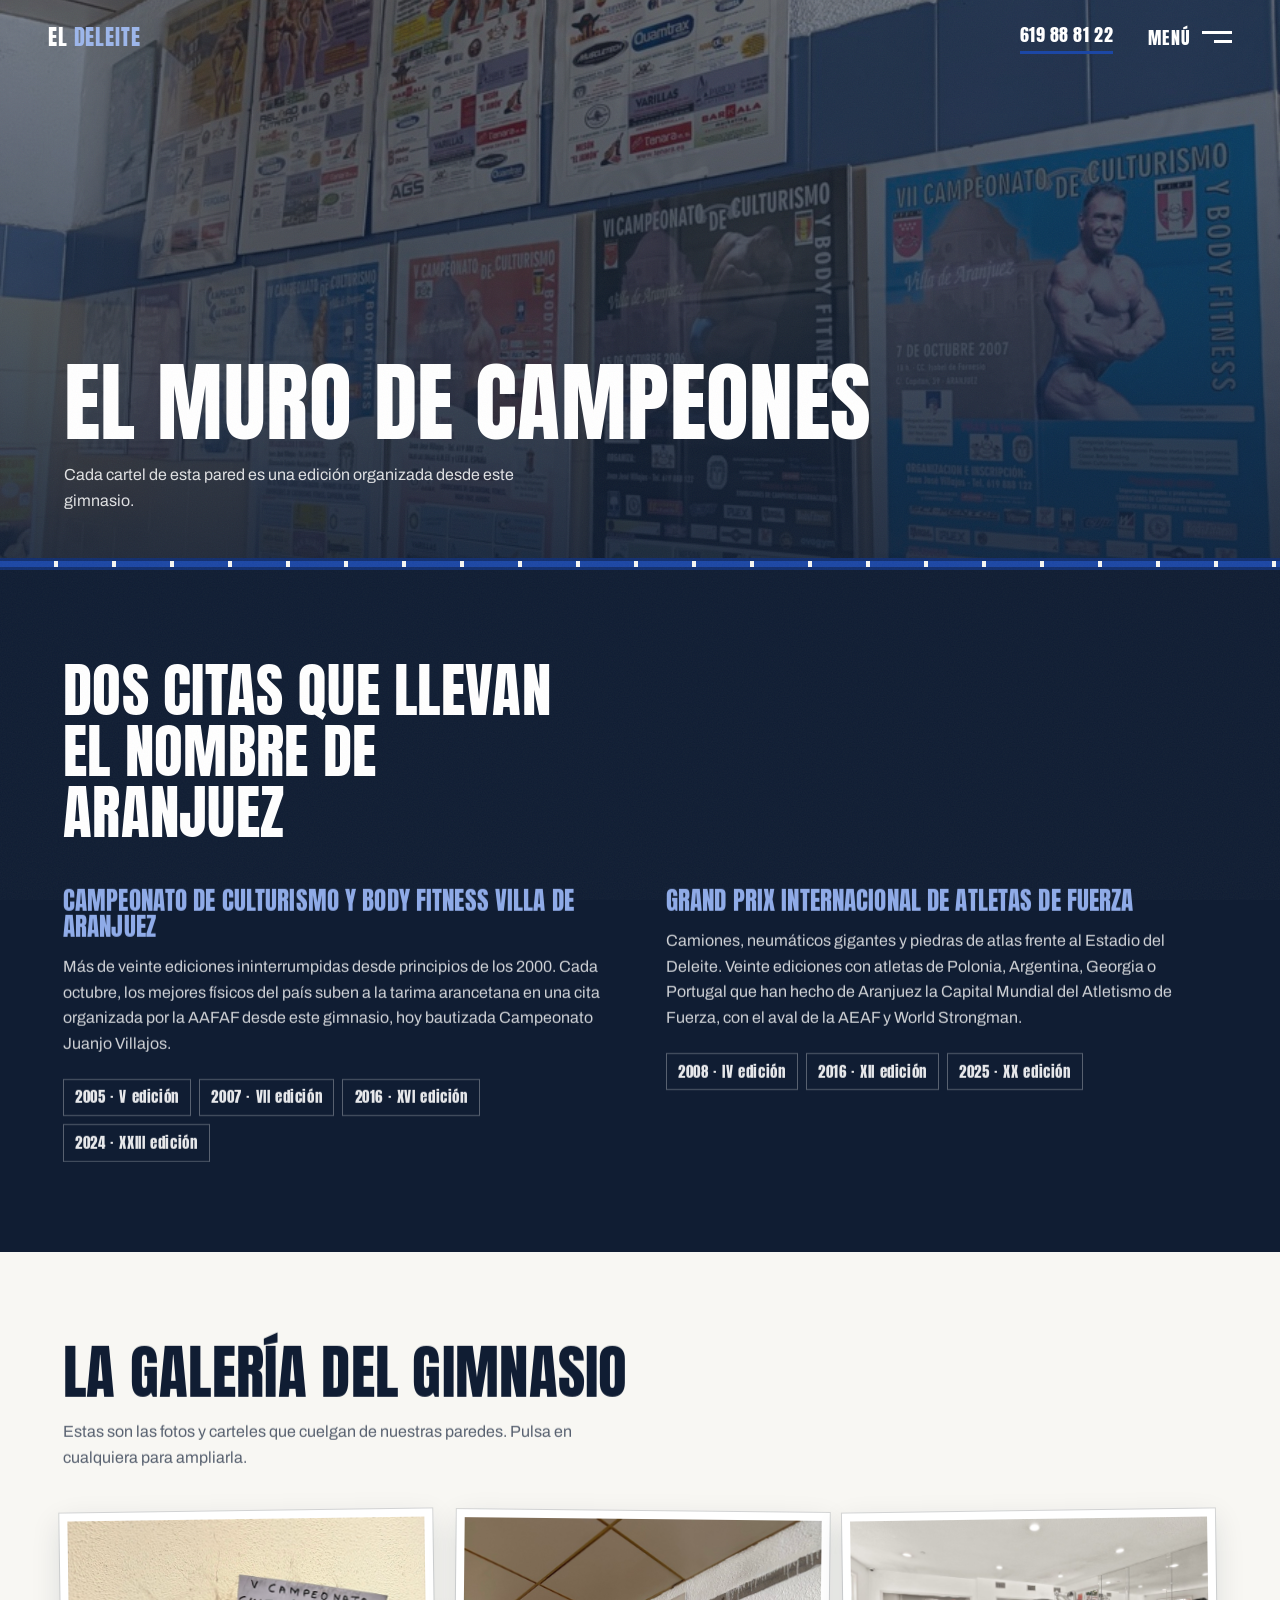
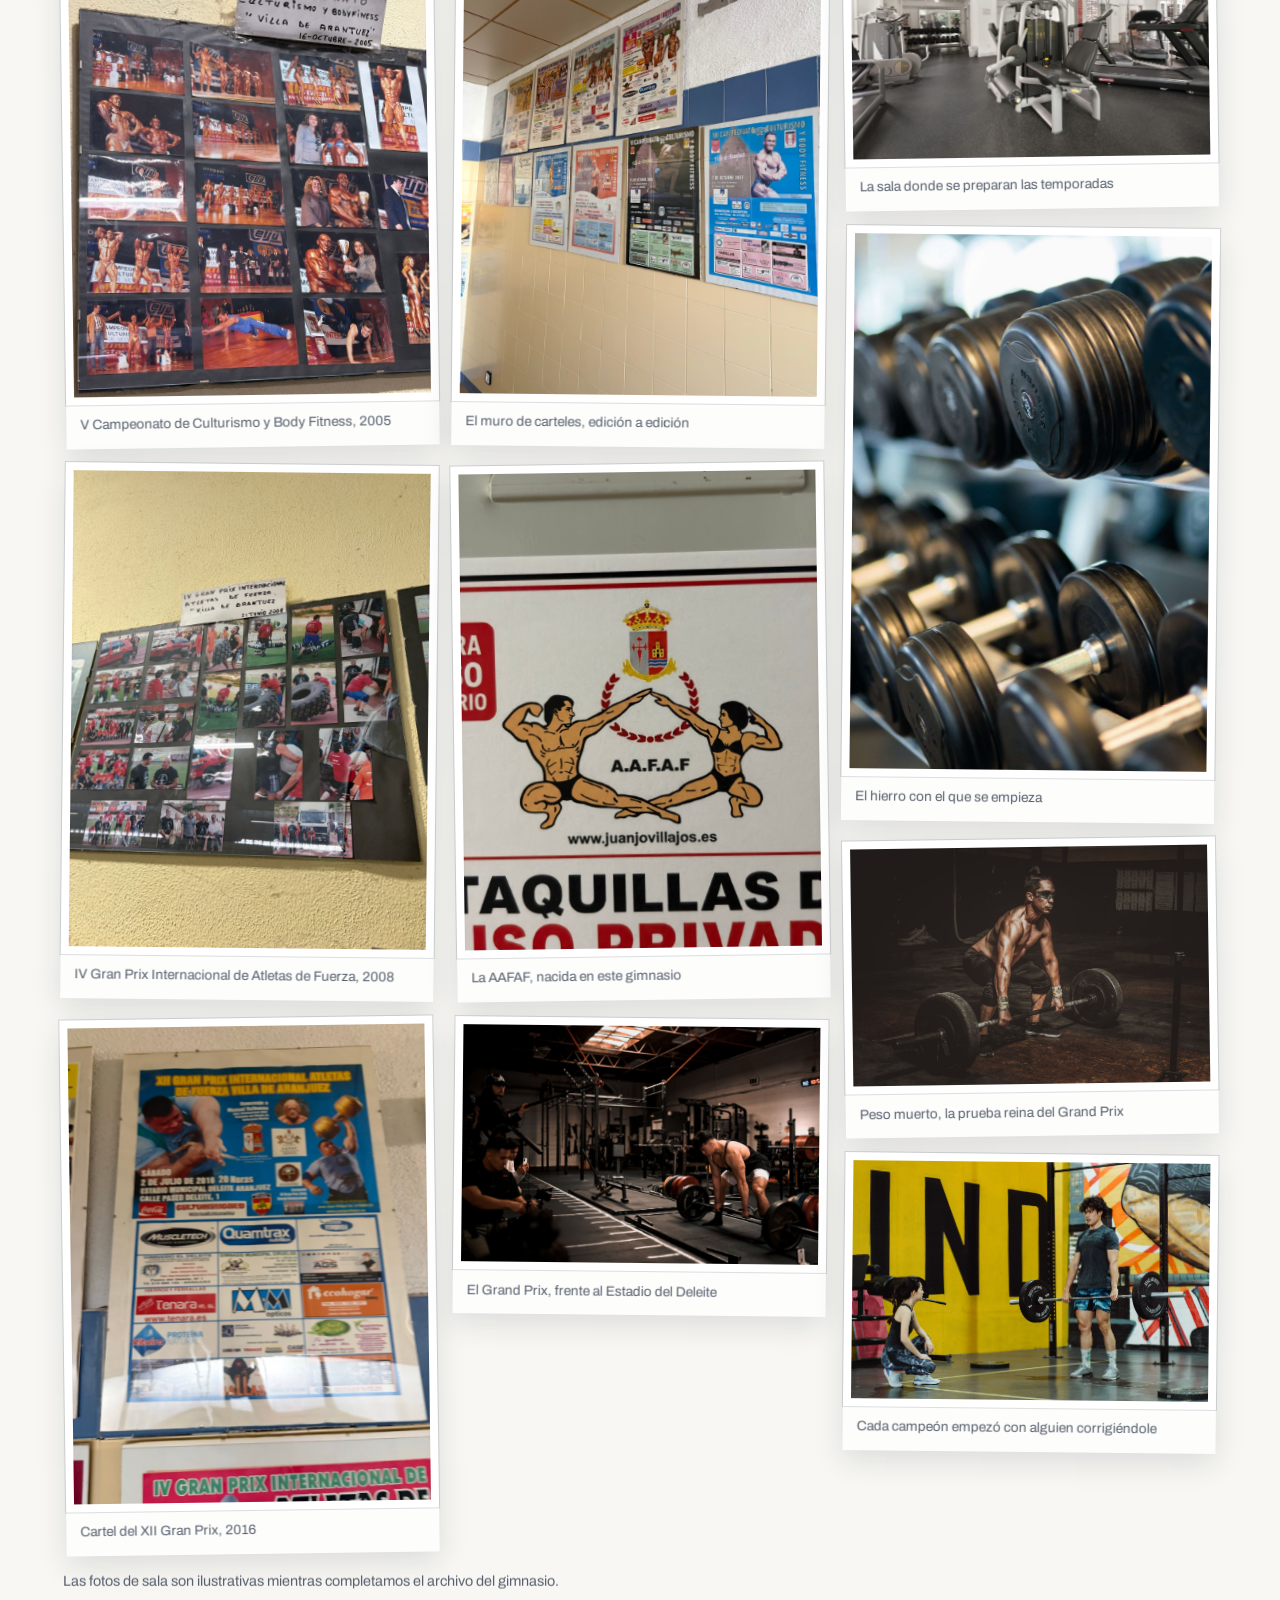
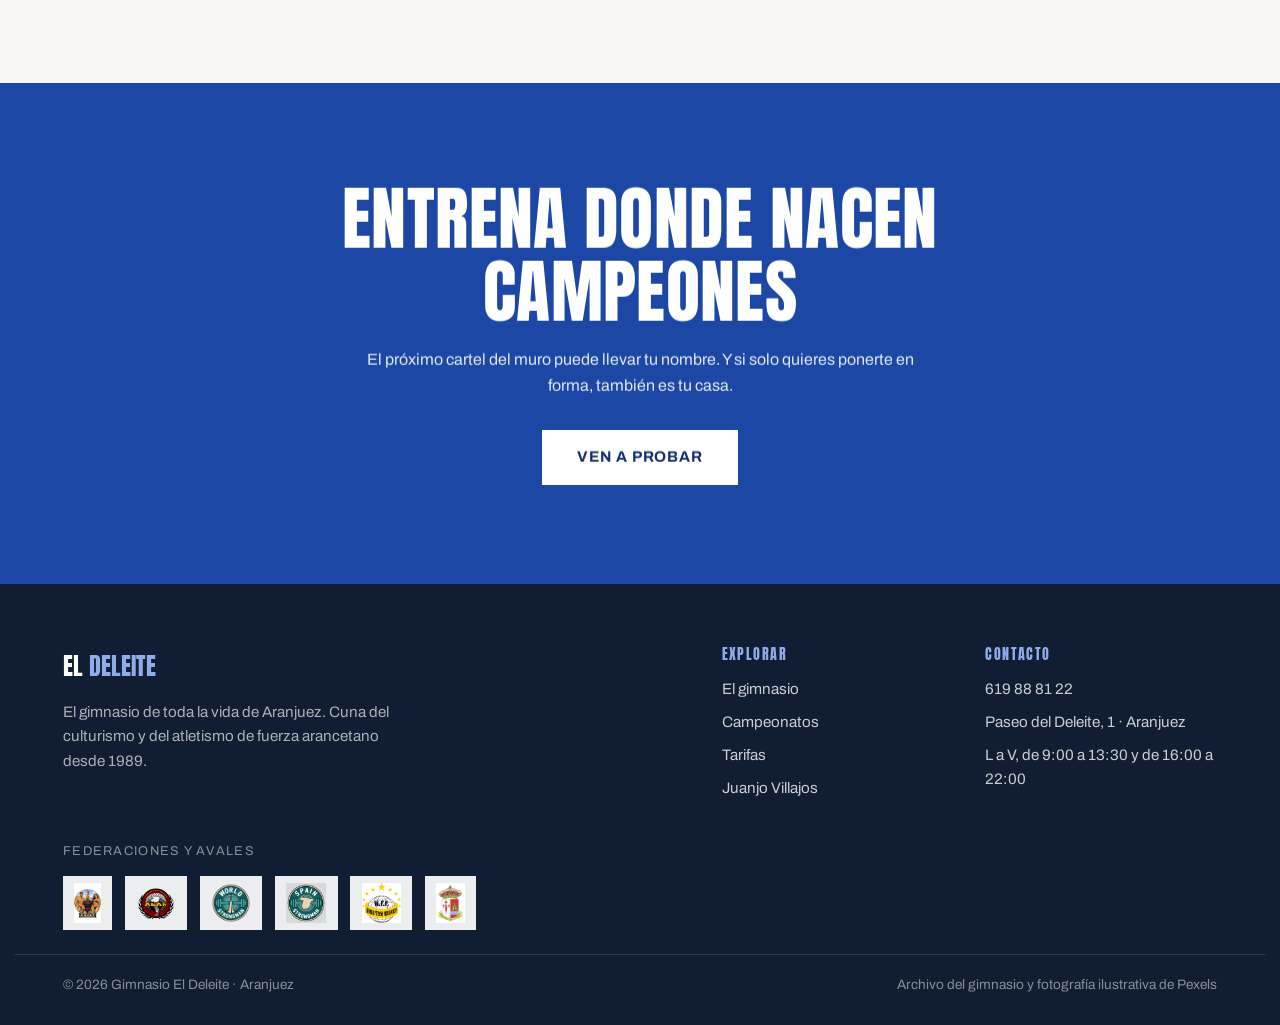
==== commit 94961932: "Evita que el titular del hero pueda quedarse invisible El estado de reposo en CSS era translateY(110" ====
--- a/campeonatos.html
+++ b/campeonatos.html
@@ -9,7 +9,7 @@
   <link rel="preconnect" href="https://fonts.googleapis.com">
   <link rel="preconnect" href="https://fonts.gstatic.com" crossorigin>
   <link href="https://fonts.googleapis.com/css2?family=Anton&family=Archivo:wght@400;500;600;700;800&display=swap" rel="stylesheet">
-  <link rel="stylesheet" href="css/styles.css?v=8">
+  <link rel="stylesheet" href="css/styles.css?v=10">
 </head>
 <body>
 
@@ -196,6 +196,6 @@
 
   <script src="js/vendor/gsap.min.js"></script>
   <script src="js/vendor/ScrollTrigger.min.js"></script>
-  <script src="js/main.js?v=8"></script>
+  <script src="js/main.js?v=10"></script>
 </body>
 </html>
--- a/css/styles.css
+++ b/css/styles.css
@@ -427,10 +427,11 @@
 }
 .hero__title .line__inner {
   display: block;
-  transform: translateY(110%);
-}
-.no-js .hero__title .line__inner,
-.no-anim .hero__title .line__inner { transform: none; }
+  /* En reposo el titular se ve. Si GSAP no llega a cargar, el H1 nunca
+     se queda invisible; cuando si carga, el propio JS lo oculta con
+     gsap.set justo antes de animarlo hacia arriba. */
+  transform: none;
+}
 
 .hero__sub {
   margin-top: 1.2rem;
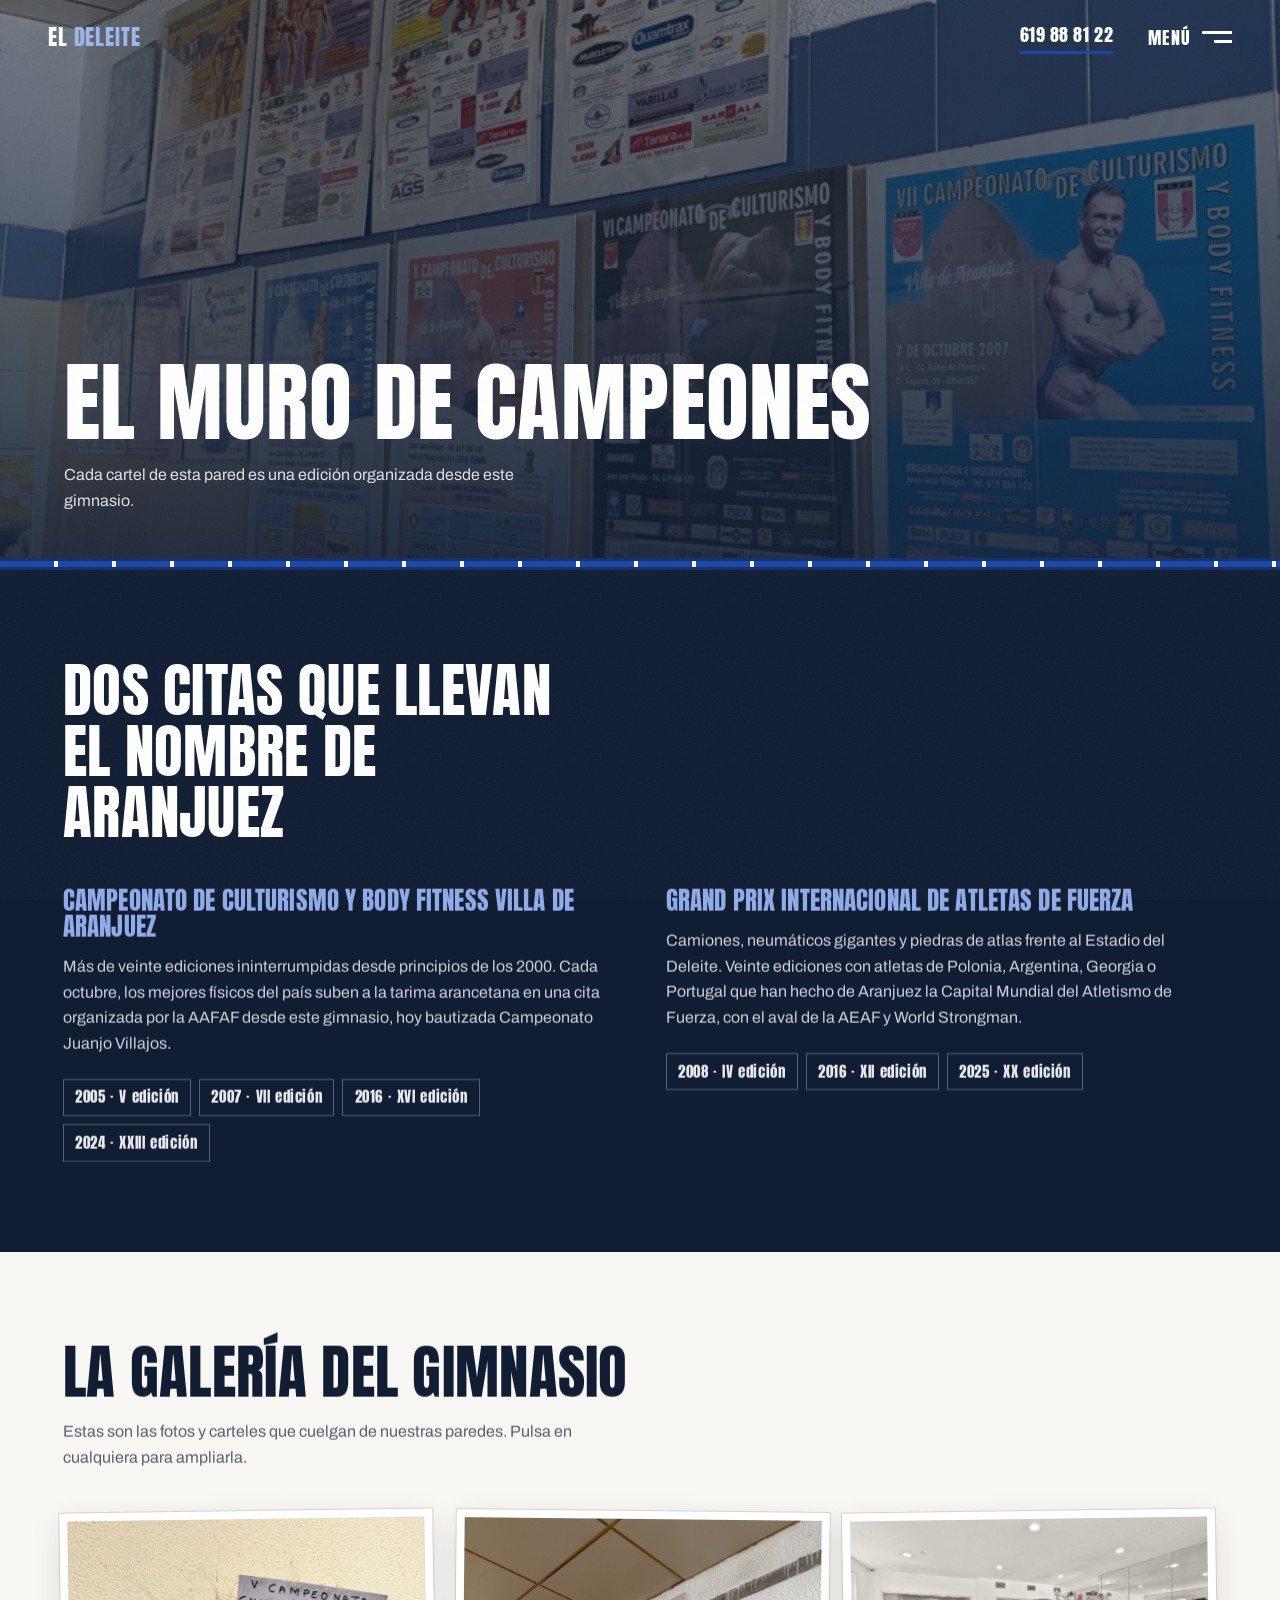
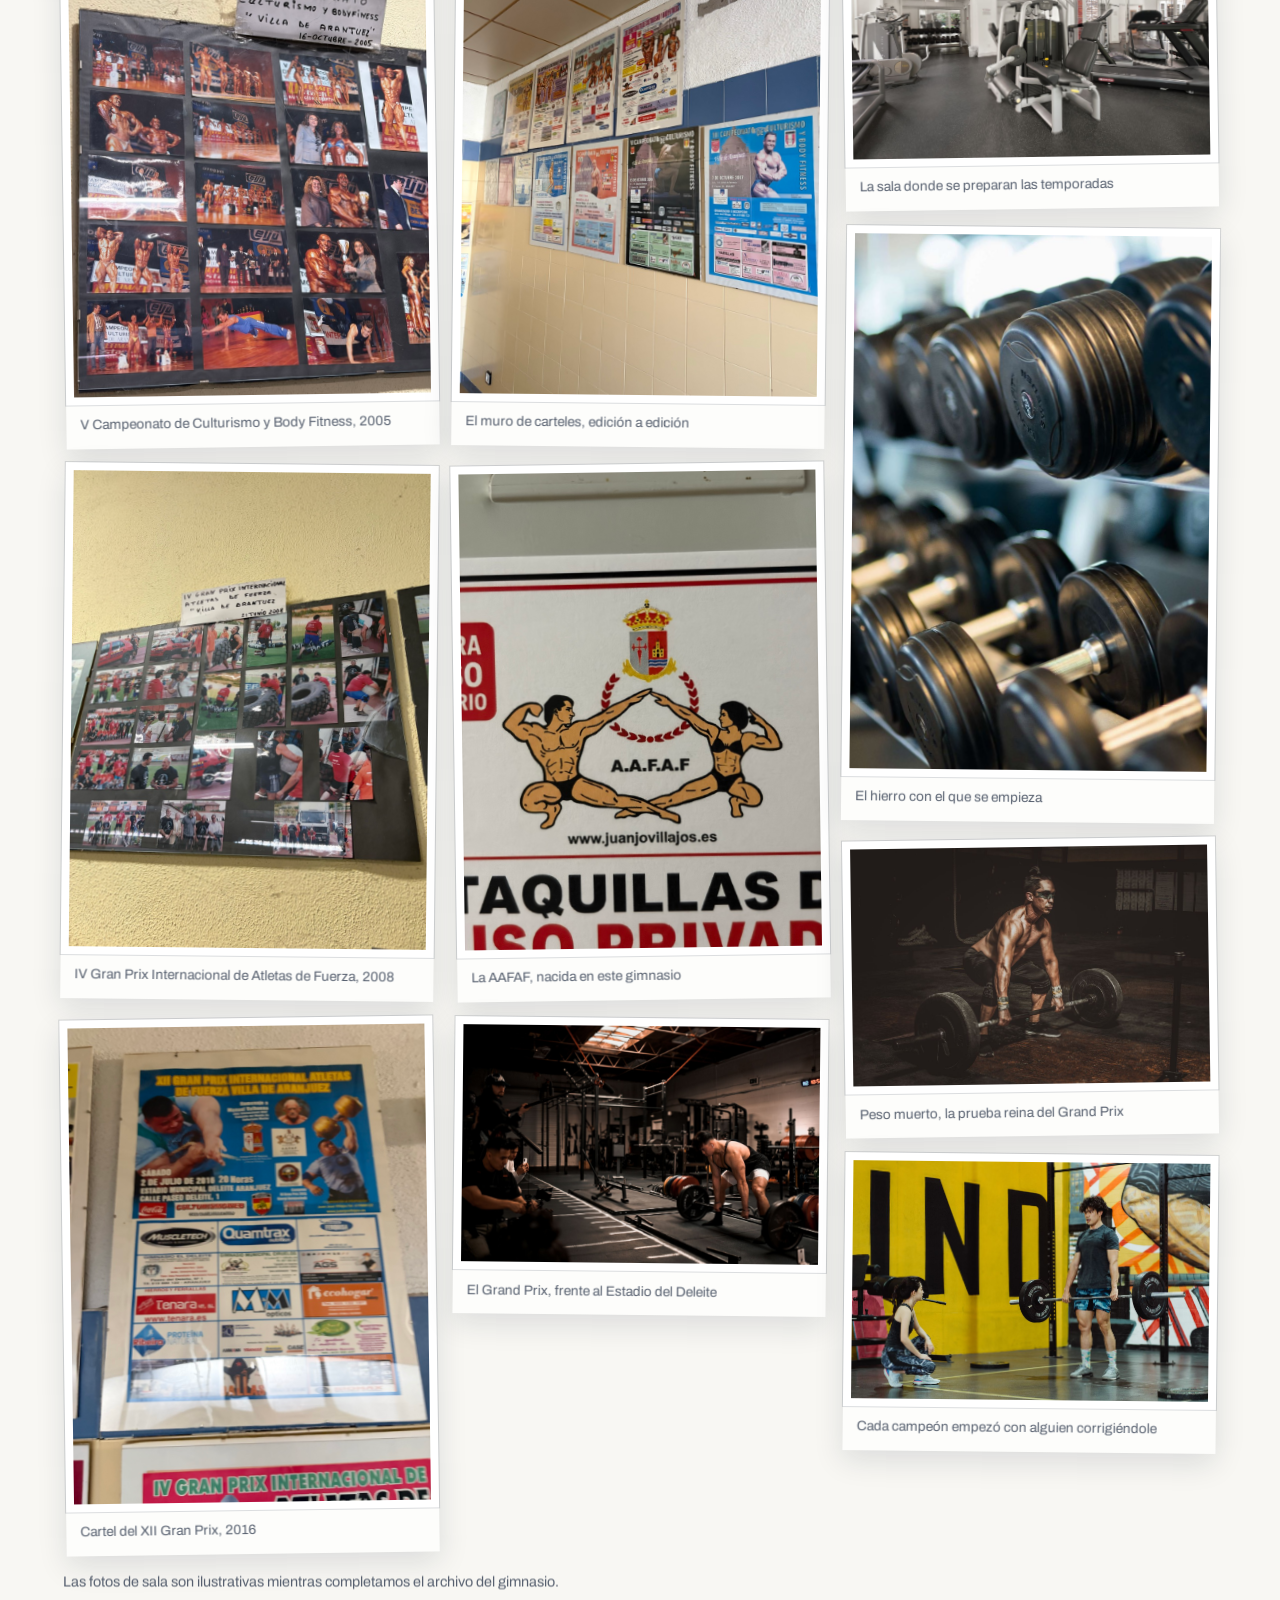
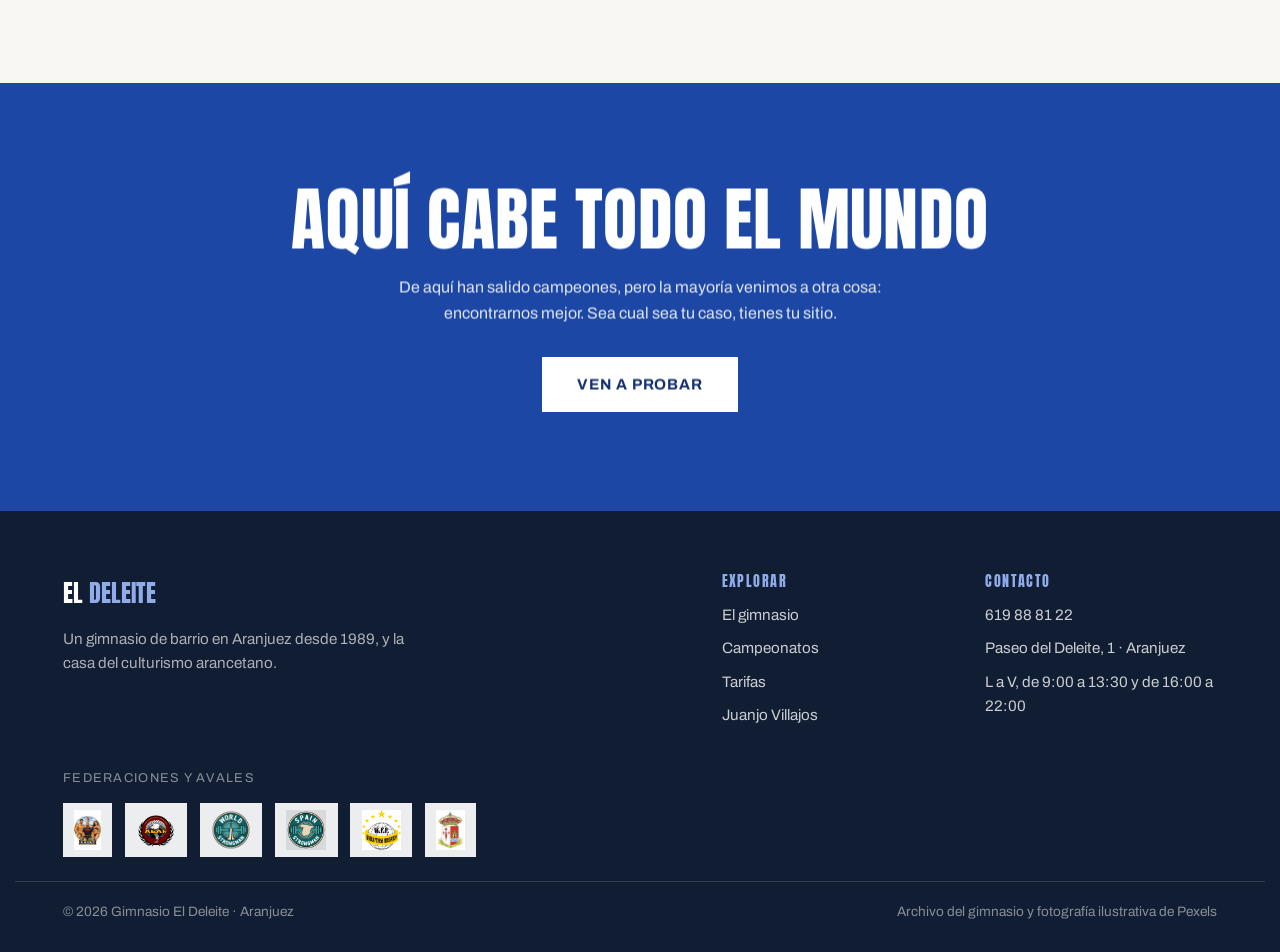
==== commit 8addb368: "Suaviza el tono de los textos para que inviten a apuntarse El copy anterior marcaba territorio ("aqu" ====
--- a/campeonatos.html
+++ b/campeonatos.html
@@ -9,7 +9,7 @@
   <link rel="preconnect" href="https://fonts.googleapis.com">
   <link rel="preconnect" href="https://fonts.gstatic.com" crossorigin>
   <link href="https://fonts.googleapis.com/css2?family=Anton&family=Archivo:wght@400;500;600;700;800&display=swap" rel="stylesheet">
-  <link rel="stylesheet" href="css/styles.css?v=10">
+  <link rel="stylesheet" href="css/styles.css?v=11">
 </head>
 <body>
 
@@ -143,8 +143,8 @@
   <!-- CTA FINAL -->
   <section class="cta-final">
     <div class="cta-final__inner">
-      <h2 class="anim-head">Entrena donde nacen campeones</h2>
-      <p class="anim-up">El próximo cartel del muro puede llevar tu nombre. Y si solo quieres ponerte en forma, también es tu casa.</p>
+      <h2 class="anim-head">Aquí cabe todo el mundo</h2>
+      <p class="anim-up">De aquí han salido campeones, pero la mayoría venimos a otra cosa: encontrarnos mejor. Sea cual sea tu caso, tienes tu sitio.</p>
       <a class="btn btn--azul magnetic anim-up" href="index.html#contacto">Ven a probar</a>
     </div>
   </section>
@@ -153,7 +153,7 @@
     <div class="footer__main">
       <div class="footer__brand">
         <a class="footer__logo" href="index.html">EL <span>DELEITE</span></a>
-        <p class="footer__tag">El gimnasio de toda la vida de Aranjuez. Cuna del culturismo y del atletismo de fuerza arancetano desde 1989.</p>
+        <p class="footer__tag">Un gimnasio de barrio en Aranjuez desde 1989, y la casa del culturismo arancetano.</p>
       </div>
       <nav class="footer__nav" aria-label="Enlaces del pie">
         <div class="footer__col">
@@ -196,6 +196,6 @@
 
   <script src="js/vendor/gsap.min.js"></script>
   <script src="js/vendor/ScrollTrigger.min.js"></script>
-  <script src="js/main.js?v=10"></script>
+  <script src="js/main.js?v=11"></script>
 </body>
 </html>
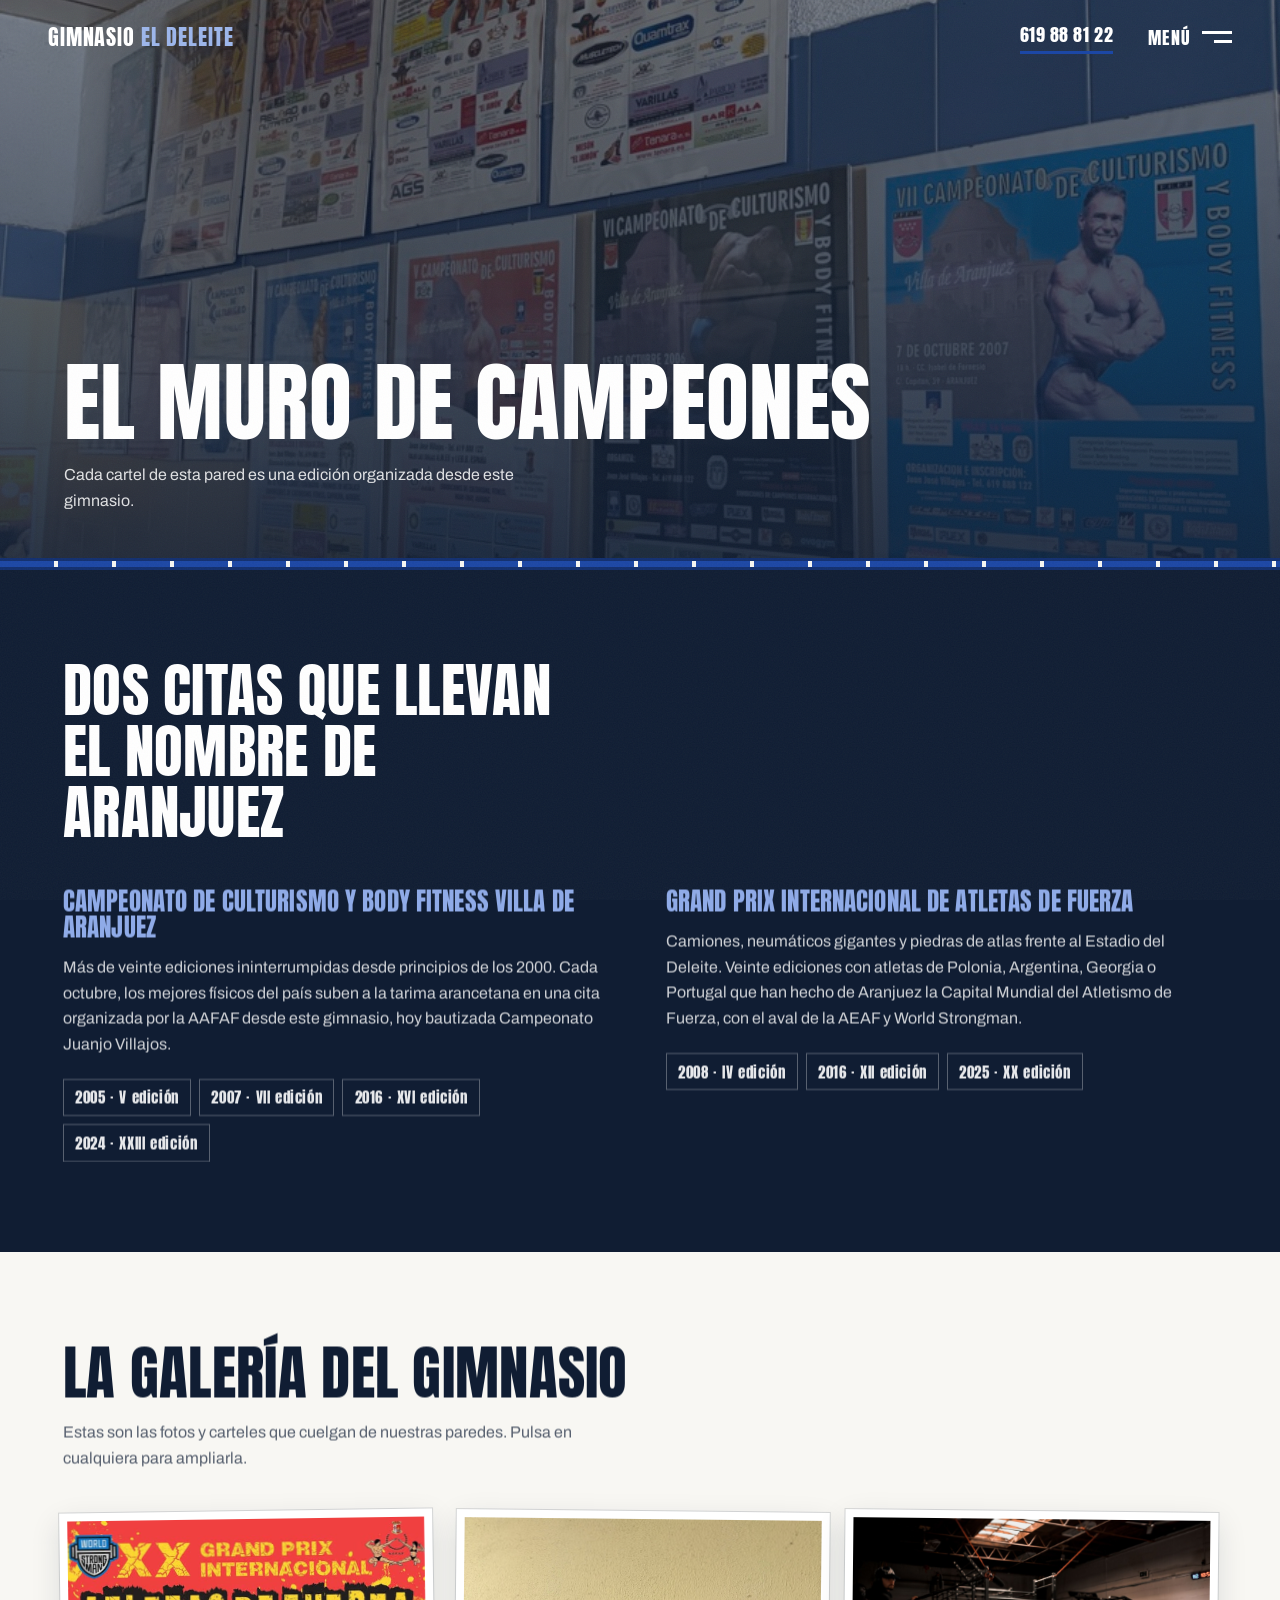
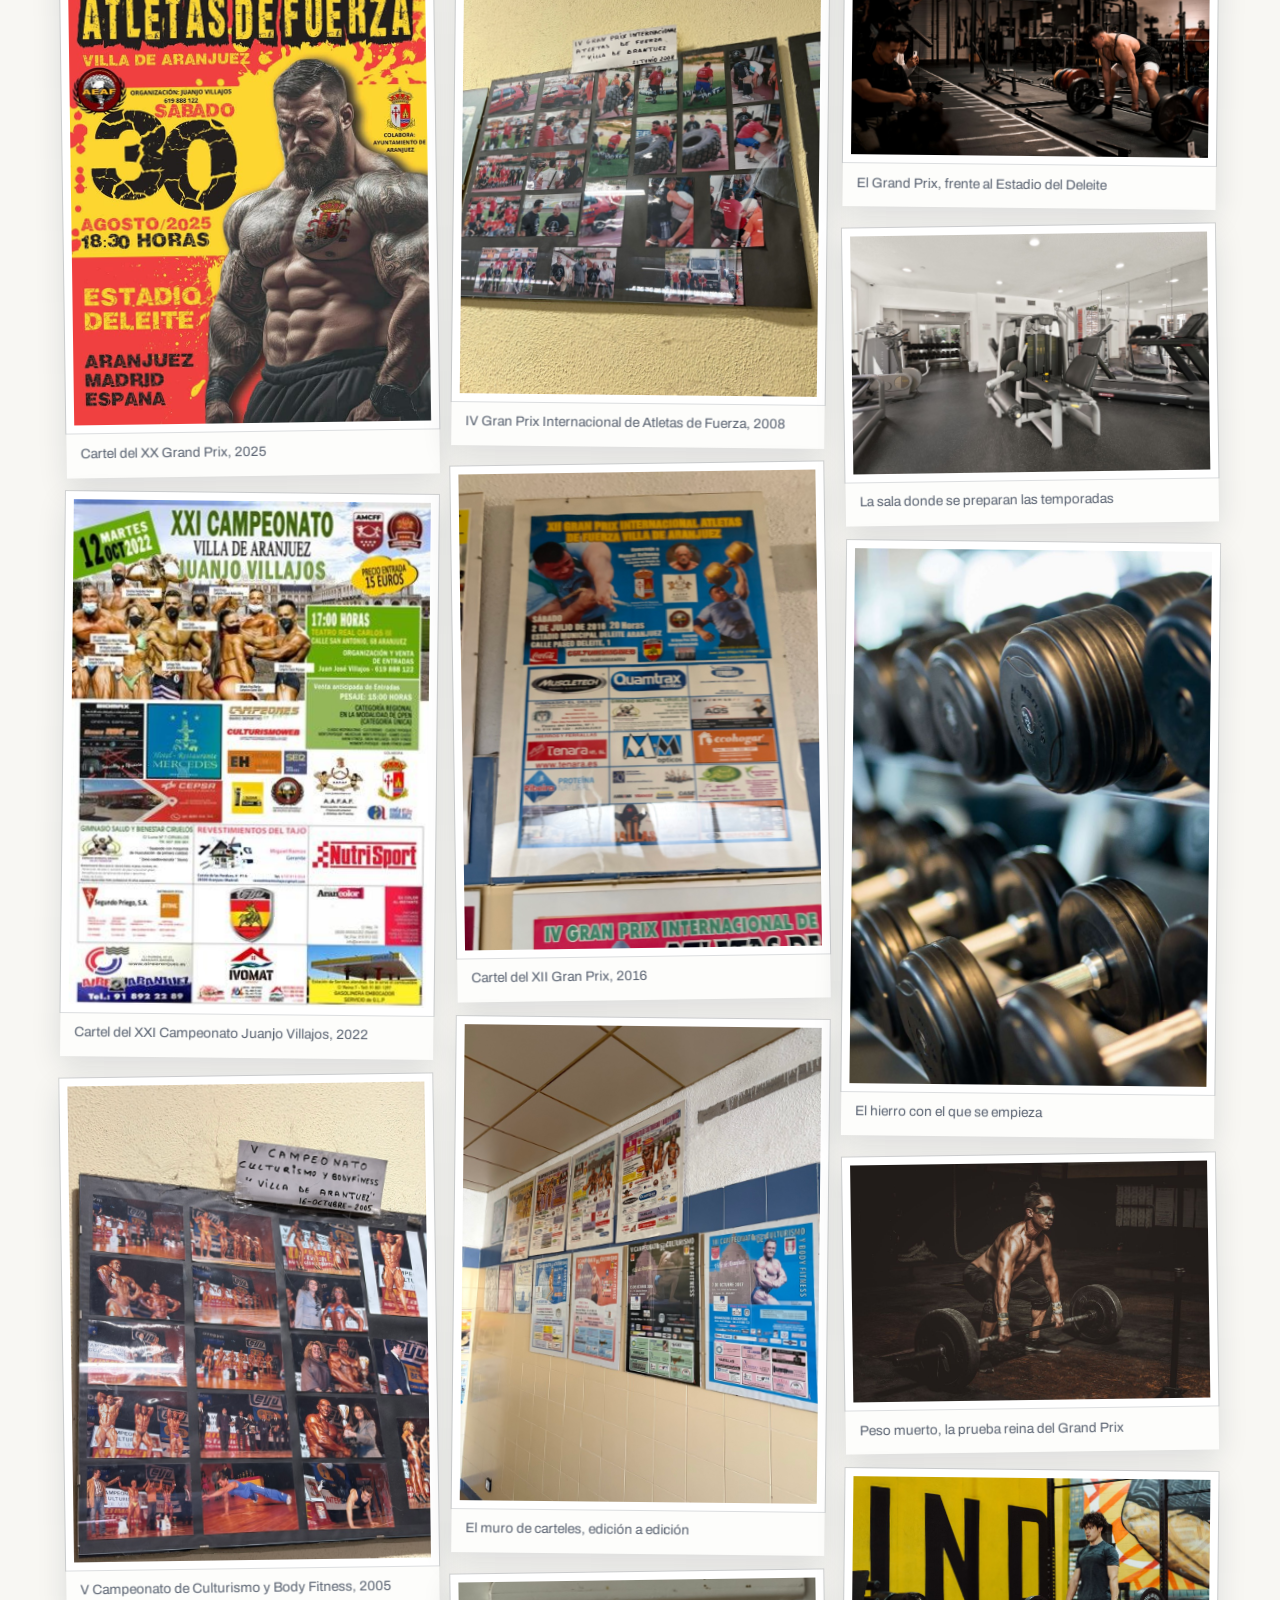
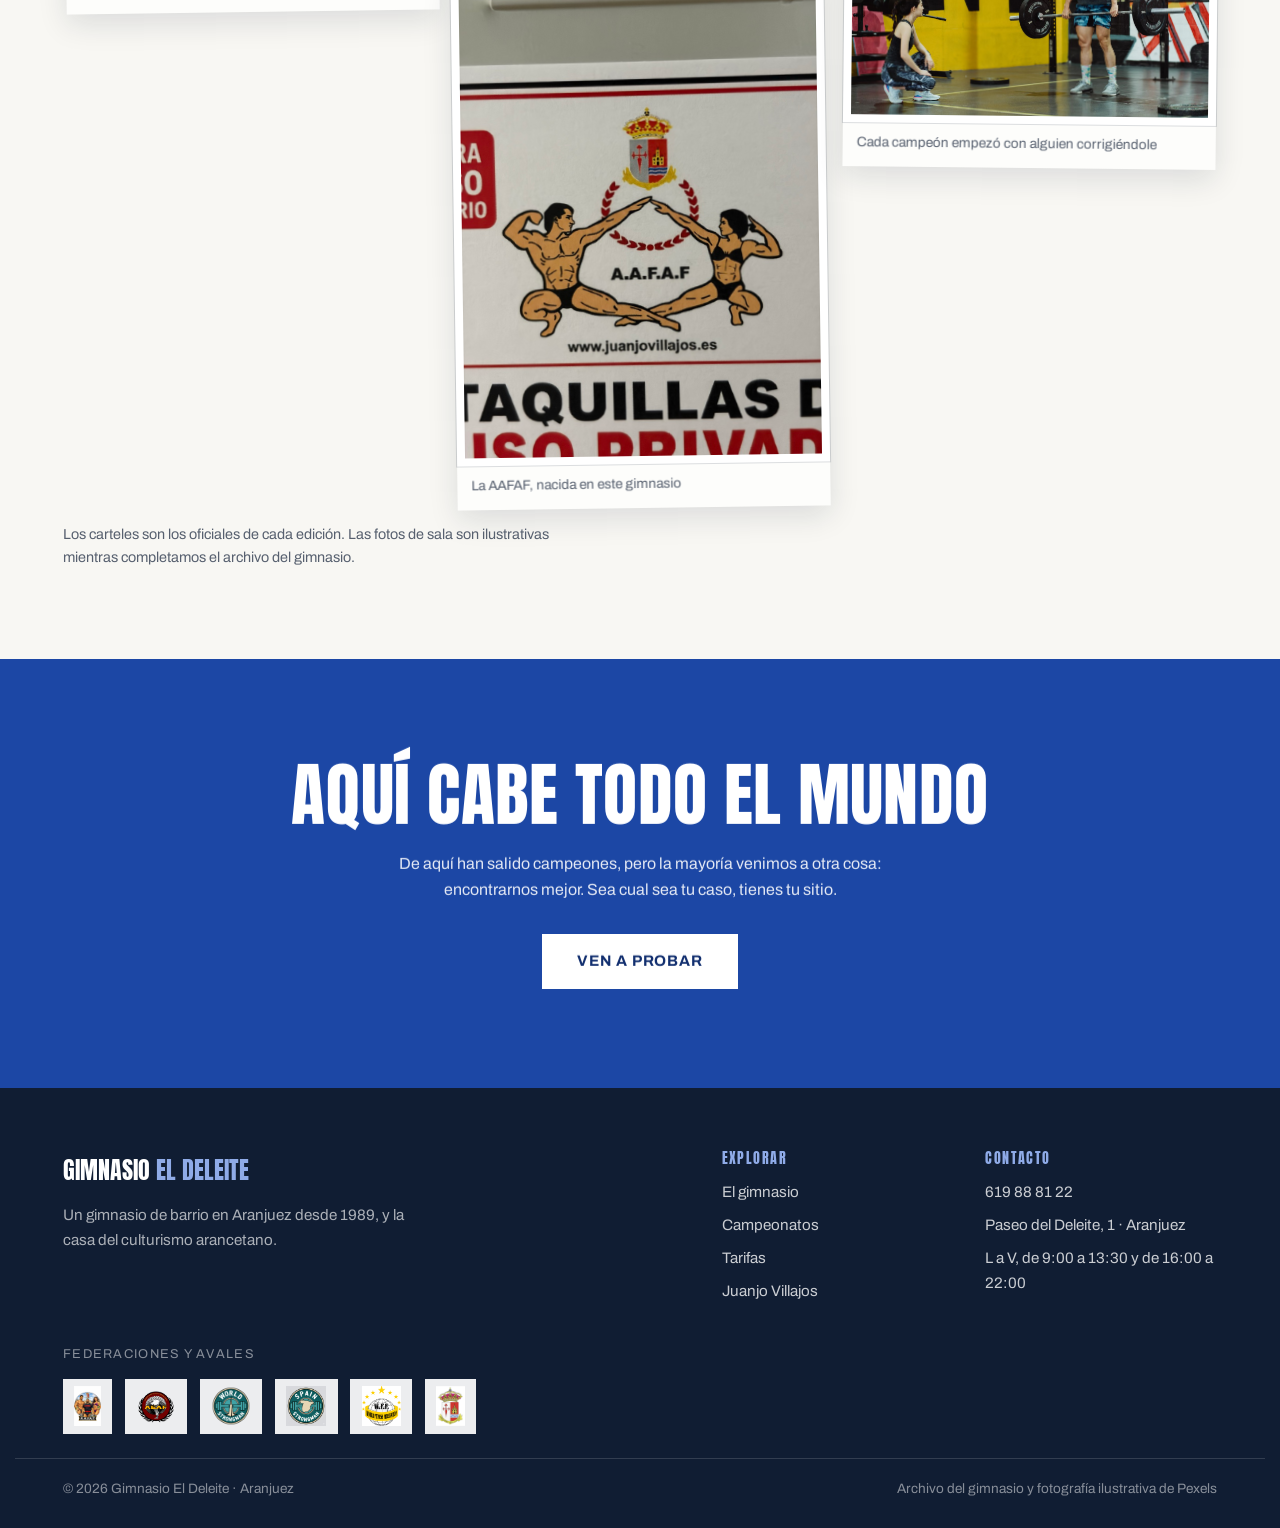
==== commit 054aa891: "Arregla el hero, renombra la marca, anade carteles e icono propio - Hero: el titular se partia en cu" ====
--- a/campeonatos.html
+++ b/campeonatos.html
@@ -5,18 +5,19 @@
   <meta name="viewport" content="width=device-width, initial-scale=1.0">
   <title>Campeonatos · Gimnasio El Deleite, Aranjuez</title>
   <meta name="description" content="El muro de campeones del Gimnasio El Deleite: más de veinte años del Campeonato de Culturismo Villa de Aranjuez y del Grand Prix Internacional de Atletas de Fuerza.">
-  <link rel="icon" href="data:image/svg+xml,%3Csvg xmlns='http://www.w3.org/2000/svg' viewBox='0 0 32 32'%3E%3Crect width='32' height='32' fill='%231c47a5'/%3E%3Ctext x='16' y='23' font-family='Arial Black' font-size='14' font-weight='900' fill='%23ffffff' text-anchor='middle'%3EED%3C/text%3E%3C/svg%3E">
+  <link rel="icon" type="image/png" sizes="32x32" href="assets/icono-32.png">
+  <link rel="apple-touch-icon" sizes="180x180" href="assets/icono-180.png">
   <link rel="preconnect" href="https://fonts.googleapis.com">
   <link rel="preconnect" href="https://fonts.gstatic.com" crossorigin>
   <link href="https://fonts.googleapis.com/css2?family=Anton&family=Archivo:wght@400;500;600;700;800&display=swap" rel="stylesheet">
-  <link rel="stylesheet" href="css/styles.css?v=11">
+  <link rel="stylesheet" href="css/styles.css?v=13">
 </head>
 <body>
 
   <div id="top-sentinel" aria-hidden="true"></div>
 
   <header class="nav nav--overlay" id="nav">
-    <a class="nav__brand" href="index.html">EL <span>DELEITE</span></a>
+    <a class="nav__brand" href="index.html">Gimnasio <span>El Deleite</span></a>
     <div class="nav__right">
       <a class="nav__tel" href="tel:+34619888122">619 88 81 22</a>
       <button class="nav__menu" id="navToggle" aria-expanded="false" aria-controls="menu">
@@ -96,6 +97,14 @@
     <p class="anim-up">Estas son las fotos y carteles que cuelgan de nuestras paredes. Pulsa en cualquiera para ampliarla.</p>
     <!-- TODO: ir añadiendo aquí más fotos del archivo del gimnasio -->
     <div class="wall__grid">
+      <figure class="wall__item anim-up" tabindex="0" role="button" aria-label="Ampliar el cartel del XX Grand Prix de 2025">
+        <img src="assets/cartel-granprix-2025.jpg" alt="Cartel oficial del XX Grand Prix Internacional Atletas de Fuerza Villa de Aranjuez, 30 de agosto de 2025 en el Estadio Deleite" loading="lazy">
+        <figcaption>Cartel del XX Grand Prix, 2025</figcaption>
+      </figure>
+      <figure class="wall__item anim-up" tabindex="0" role="button" aria-label="Ampliar el cartel del XXI Campeonato de 2022">
+        <img src="assets/cartel-culturismo-2022.jpg" alt="Cartel oficial del XXI Campeonato Villa de Aranjuez Juanjo Villajos, 12 de octubre de 2022 en el Teatro Real Carlos III" loading="lazy">
+        <figcaption>Cartel del XXI Campeonato Juanjo Villajos, 2022</figcaption>
+      </figure>
       <figure class="wall__item anim-up" tabindex="0" role="button" aria-label="Ampliar foto del V Campeonato de Culturismo">
         <img src="assets/muro-culturismo.jpg" alt="Panel de fotos del V Campeonato de Culturismo y Body Fitness Villa de Aranjuez, octubre de 2005" loading="lazy">
         <figcaption>V Campeonato de Culturismo y Body Fitness, 2005</figcaption>
@@ -137,7 +146,7 @@
         <figcaption>Cada campeón empezó con alguien corrigiéndole</figcaption>
       </figure>
     </div>
-    <p class="wall__note anim-up">Las fotos de sala son ilustrativas mientras completamos el archivo del gimnasio.</p>
+    <p class="wall__note anim-up">Los carteles son los oficiales de cada edición. Las fotos de sala son ilustrativas mientras completamos el archivo del gimnasio.</p>
   </section>
 
   <!-- CTA FINAL -->
@@ -152,7 +161,7 @@
   <footer class="footer">
     <div class="footer__main">
       <div class="footer__brand">
-        <a class="footer__logo" href="index.html">EL <span>DELEITE</span></a>
+        <a class="footer__logo" href="index.html">Gimnasio <span>El Deleite</span></a>
         <p class="footer__tag">Un gimnasio de barrio en Aranjuez desde 1989, y la casa del culturismo arancetano.</p>
       </div>
       <nav class="footer__nav" aria-label="Enlaces del pie">
@@ -196,6 +205,6 @@
 
   <script src="js/vendor/gsap.min.js"></script>
   <script src="js/vendor/ScrollTrigger.min.js"></script>
-  <script src="js/main.js?v=11"></script>
+  <script src="js/main.js?v=13"></script>
 </body>
 </html>
--- a/css/styles.css
+++ b/css/styles.css
@@ -71,7 +71,7 @@
 .hl {
   background: var(--azul);
   color: #fff;
-  padding: 0 0.22em;
+  padding: 0.04em 0.22em;
   box-decoration-break: clone;
   -webkit-box-decoration-break: clone;
 }
@@ -162,9 +162,10 @@
 
 .nav__brand {
   font-family: var(--font-display);
-  font-size: 1.35rem;
+  font-size: clamp(1rem, 3.2vw, 1.35rem);
   letter-spacing: 0.04em;
   text-decoration: none;
+  white-space: nowrap;
   color: var(--ink);
   text-transform: uppercase;
 }
@@ -237,12 +238,17 @@
   display: grid;
   grid-template-columns: 1.15fr 0.85fr;
   transform: translateY(-100%);
-  transition: transform 0.55s cubic-bezier(0.76, 0, 0.24, 1);
+  /* Al cerrar, la visibilidad espera a que termine el deslizamiento;
+     si no, el panel desaparece de golpe y el cierre se ve brusco. */
+  transition: transform 0.5s cubic-bezier(0.65, 0, 0.35, 1),
+              visibility 0s linear 0.5s;
   visibility: hidden;
 }
 .menu.is-open {
   transform: translateY(0);
   visibility: visible;
+  transition: transform 0.55s cubic-bezier(0.16, 1, 0.3, 1),
+              visibility 0s linear 0s;
 }
 
 .menu__close {
@@ -409,13 +415,16 @@
   position: relative;
   z-index: 2;
   padding: 0 clamp(1.2rem, 5vw, 4rem) clamp(2.5rem, 6vh, 4.5rem);
-  max-width: 900px;
+  /* Suficiente para que el titular quepa en una linea por renglon:
+     necesita ~7.8em de ancho y la letra llega a 6.8rem */
+  max-width: 1120px;
 }
 
 .hero__title {
-  font-size: clamp(3rem, 9.5vw, 7.2rem);
-  color: #fff;
-  line-height: 0.98;
+  font-size: clamp(2.1rem, 8vw, 6.8rem);
+  color: #fff;
+  /* 1.06 deja sitio a la tilde de la N y al acento de RITMO */
+  line-height: 1.06;
 }
 
 .hero__title .line {
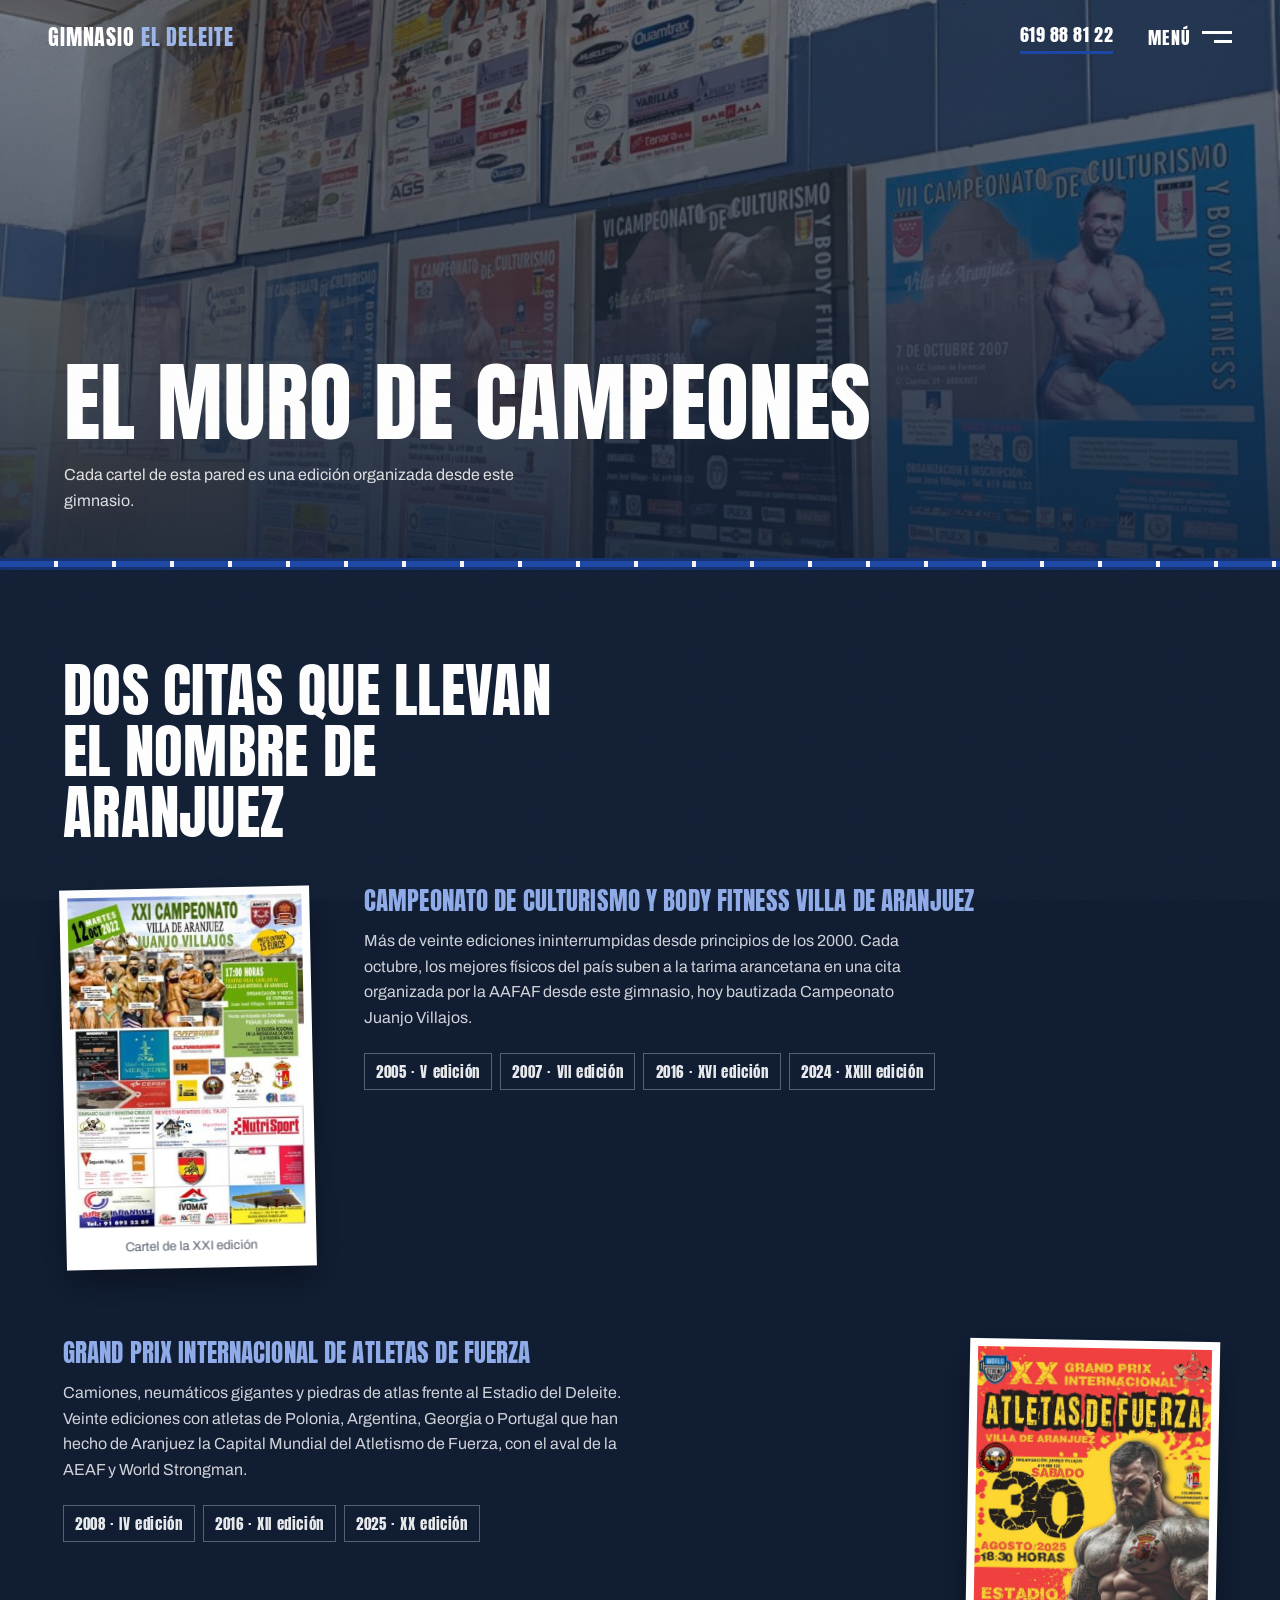
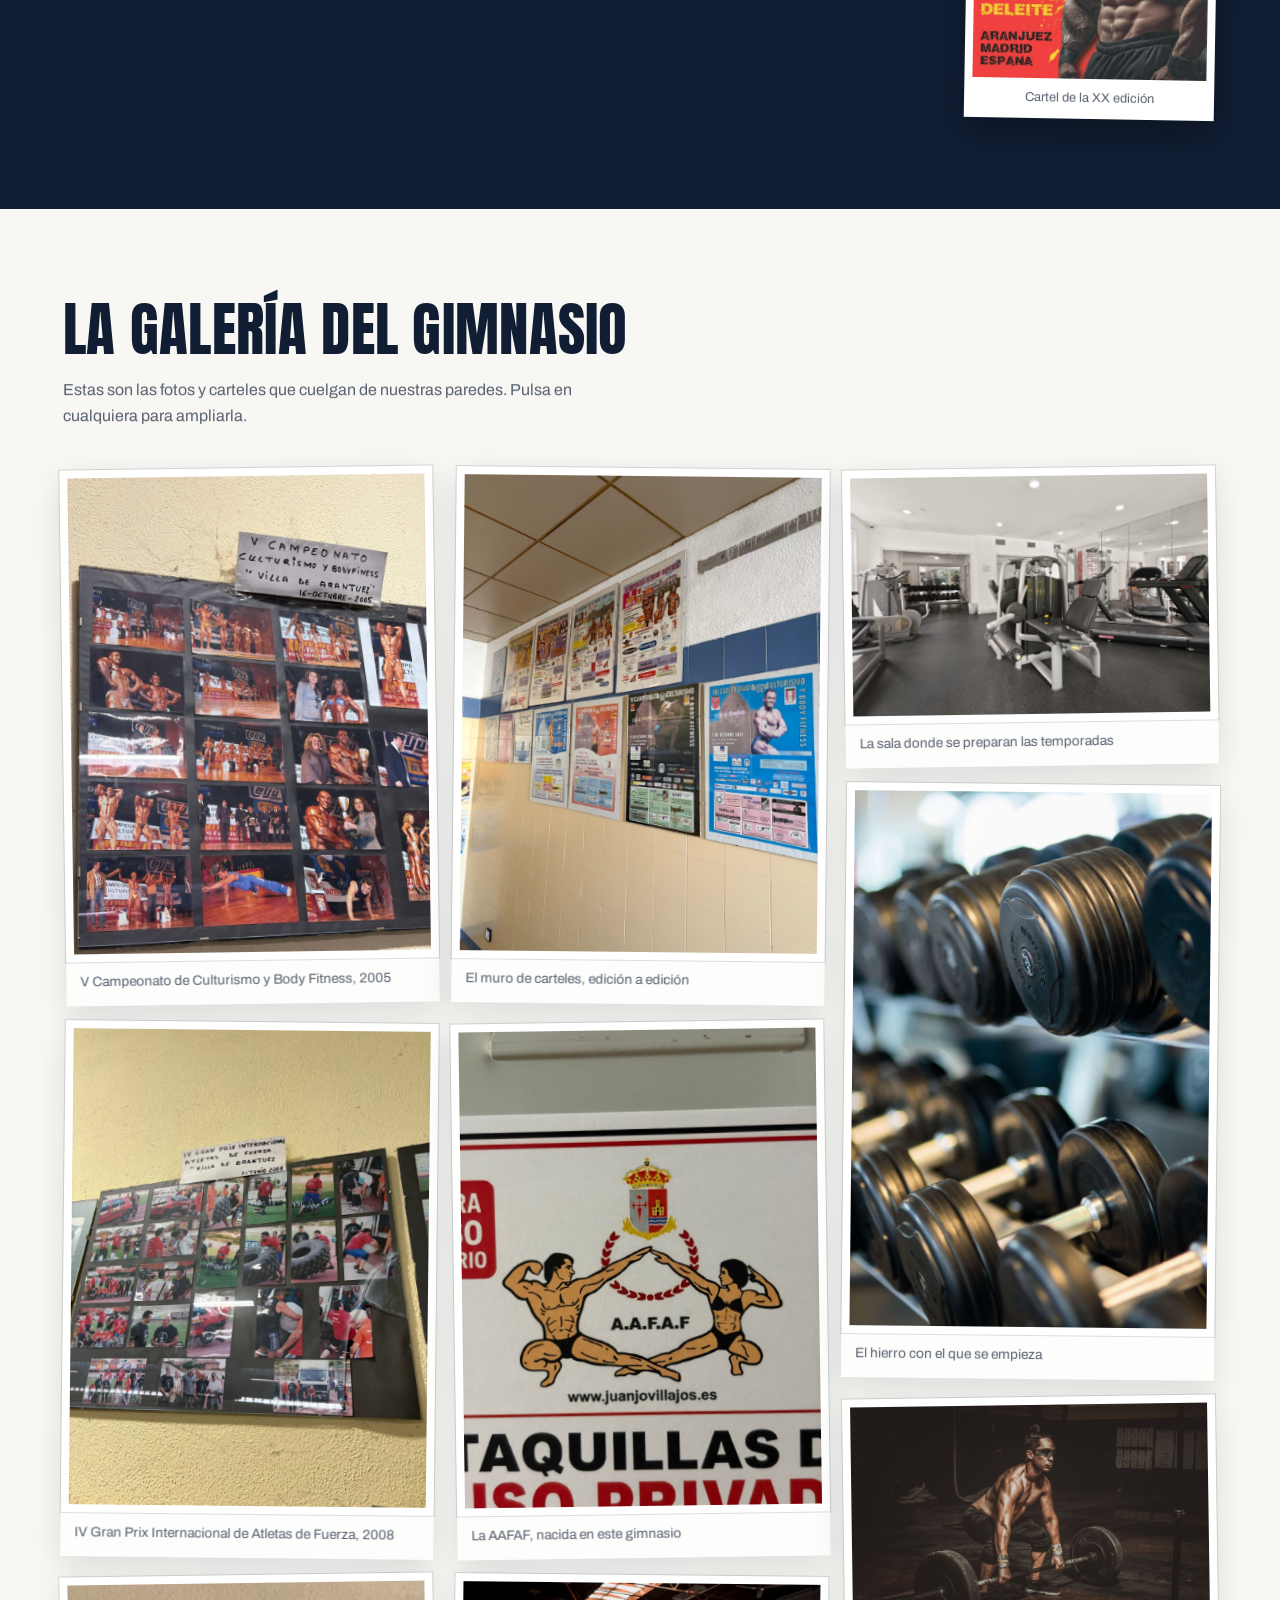
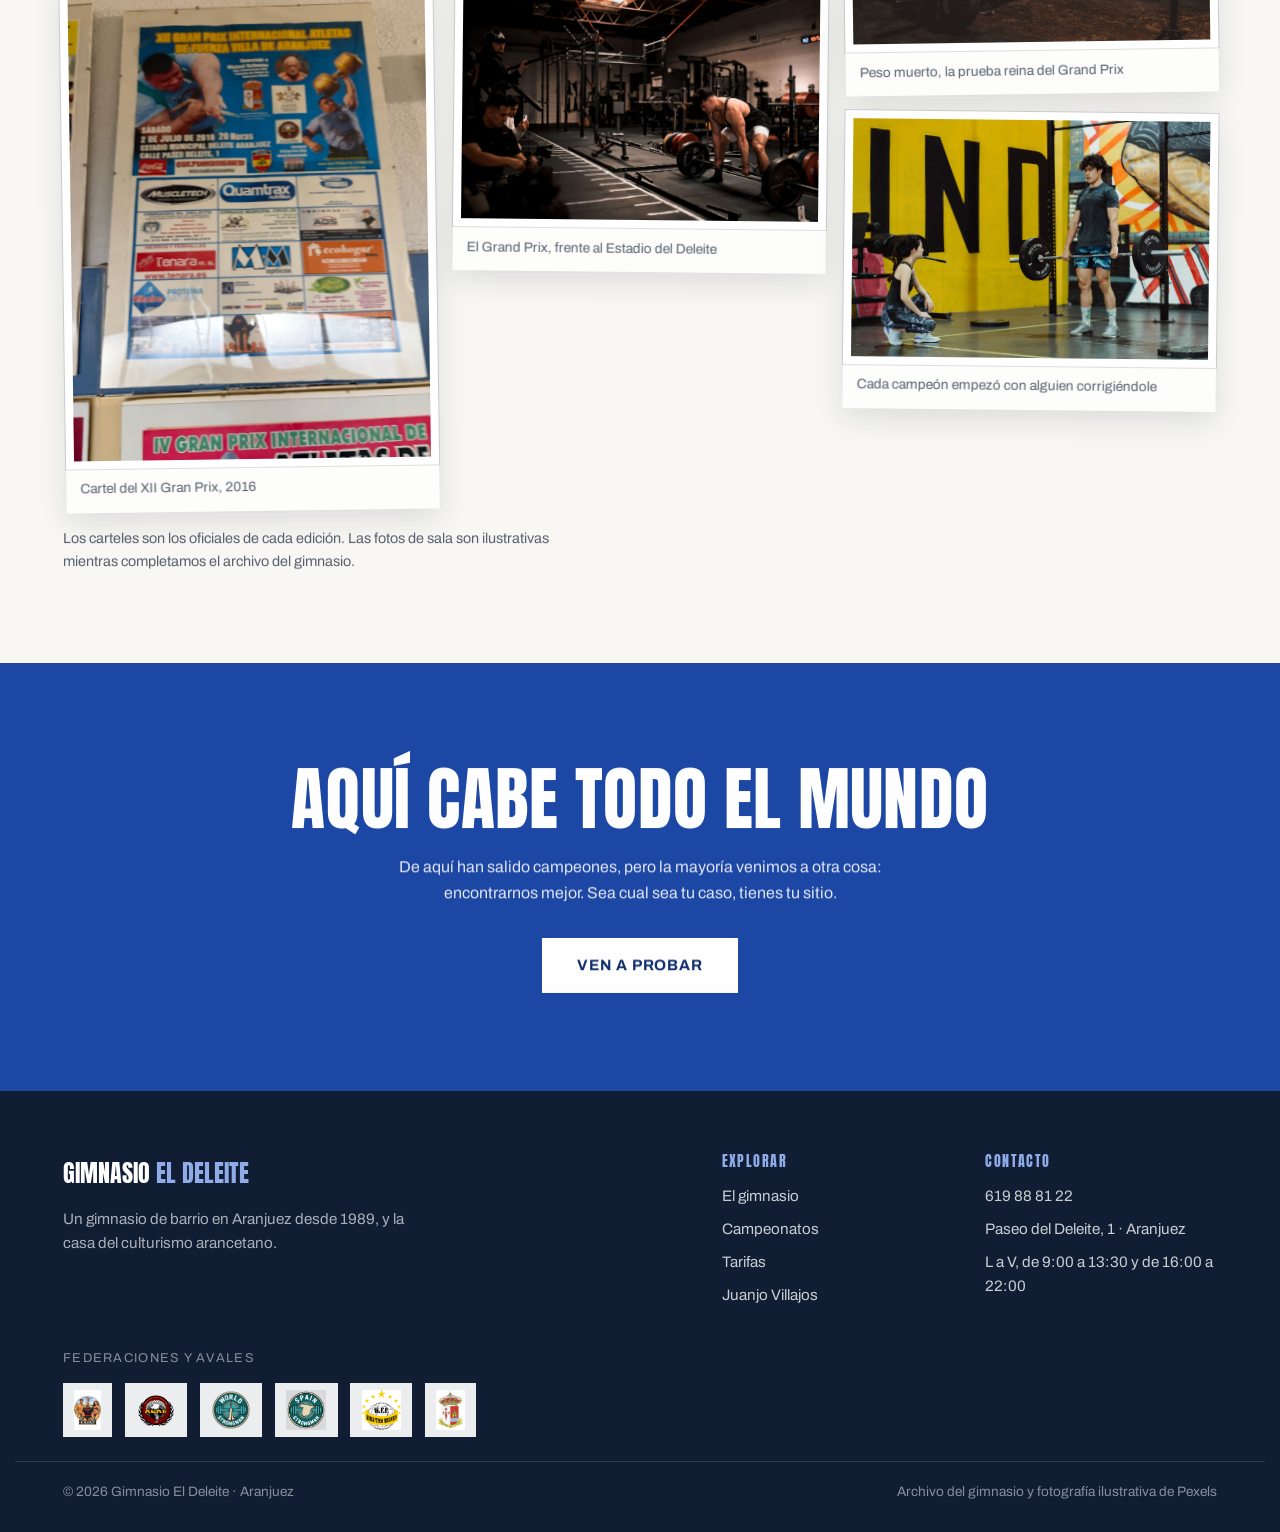
==== commit 0c83429e: "Coloca el cartel de cada edicion junto a su cita Los carteles del XX Grand Prix y del XXI Campeonato" ====
--- a/campeonatos.html
+++ b/campeonatos.html
@@ -10,7 +10,7 @@
   <link rel="preconnect" href="https://fonts.googleapis.com">
   <link rel="preconnect" href="https://fonts.gstatic.com" crossorigin>
   <link href="https://fonts.googleapis.com/css2?family=Anton&family=Archivo:wght@400;500;600;700;800&display=swap" rel="stylesheet">
-  <link rel="stylesheet" href="css/styles.css?v=13">
+  <link rel="stylesheet" href="css/styles.css?v=15">
 </head>
 <body>
 
@@ -68,6 +68,11 @@
     <div class="legacy__inner">
       <h2 class="anim-head">Dos citas que llevan el nombre de Aranjuez</h2>
       <div class="legacy__cols">
+        <article class="legacy__cita">
+          <figure class="legacy__cartel anim-up" tabindex="0" role="button" aria-label="Ampliar el cartel del XXI Campeonato de 2022">
+            <img src="assets/cartel-culturismo-2022.jpg" alt="Cartel oficial del XXI Campeonato Villa de Aranjuez Juanjo Villajos, 12 de octubre de 2022 en el Teatro Real Carlos III" loading="lazy">
+            <figcaption>Cartel de la XXI edición</figcaption>
+          </figure>
         <div class="legacy__block anim-up">
           <h3>Campeonato de Culturismo y Body Fitness Villa de Aranjuez</h3>
           <p>Más de veinte ediciones ininterrumpidas desde principios de los 2000. Cada octubre, los mejores físicos del país suben a la tarima arancetana en una cita organizada por la AAFAF desde este gimnasio, hoy bautizada Campeonato Juanjo Villajos.</p>
@@ -78,6 +83,12 @@
             <span class="legacy__year">2024 · XXIII edición</span>
           </div>
         </div>
+        </article>
+        <article class="legacy__cita legacy__cita--flip">
+          <figure class="legacy__cartel anim-up" tabindex="0" role="button" aria-label="Ampliar el cartel del XX Grand Prix de 2025">
+            <img src="assets/cartel-granprix-2025.jpg" alt="Cartel oficial del XX Grand Prix Internacional Atletas de Fuerza Villa de Aranjuez, 30 de agosto de 2025 en el Estadio Deleite" loading="lazy">
+            <figcaption>Cartel de la XX edición</figcaption>
+          </figure>
         <div class="legacy__block anim-up">
           <h3>Grand Prix Internacional de Atletas de Fuerza</h3>
           <p>Camiones, neumáticos gigantes y piedras de atlas frente al Estadio del Deleite. Veinte ediciones con atletas de Polonia, Argentina, Georgia o Portugal que han hecho de Aranjuez la Capital Mundial del Atletismo de Fuerza, con el aval de la AEAF y World Strongman.</p>
@@ -87,6 +98,7 @@
             <span class="legacy__year">2025 · XX edición</span>
           </div>
         </div>
+        </article>
       </div>
     </div>
   </section>
@@ -97,14 +109,6 @@
     <p class="anim-up">Estas son las fotos y carteles que cuelgan de nuestras paredes. Pulsa en cualquiera para ampliarla.</p>
     <!-- TODO: ir añadiendo aquí más fotos del archivo del gimnasio -->
     <div class="wall__grid">
-      <figure class="wall__item anim-up" tabindex="0" role="button" aria-label="Ampliar el cartel del XX Grand Prix de 2025">
-        <img src="assets/cartel-granprix-2025.jpg" alt="Cartel oficial del XX Grand Prix Internacional Atletas de Fuerza Villa de Aranjuez, 30 de agosto de 2025 en el Estadio Deleite" loading="lazy">
-        <figcaption>Cartel del XX Grand Prix, 2025</figcaption>
-      </figure>
-      <figure class="wall__item anim-up" tabindex="0" role="button" aria-label="Ampliar el cartel del XXI Campeonato de 2022">
-        <img src="assets/cartel-culturismo-2022.jpg" alt="Cartel oficial del XXI Campeonato Villa de Aranjuez Juanjo Villajos, 12 de octubre de 2022 en el Teatro Real Carlos III" loading="lazy">
-        <figcaption>Cartel del XXI Campeonato Juanjo Villajos, 2022</figcaption>
-      </figure>
       <figure class="wall__item anim-up" tabindex="0" role="button" aria-label="Ampliar foto del V Campeonato de Culturismo">
         <img src="assets/muro-culturismo.jpg" alt="Panel de fotos del V Campeonato de Culturismo y Body Fitness Villa de Aranjuez, octubre de 2005" loading="lazy">
         <figcaption>V Campeonato de Culturismo y Body Fitness, 2005</figcaption>
@@ -205,6 +209,6 @@
 
   <script src="js/vendor/gsap.min.js"></script>
   <script src="js/vendor/ScrollTrigger.min.js"></script>
-  <script src="js/main.js?v=13"></script>
+  <script src="js/main.js?v=15"></script>
 </body>
 </html>
--- a/css/styles.css
+++ b/css/styles.css
@@ -917,11 +917,47 @@
 .legacy h2 { color: #fff; max-width: 18ch; }
 .legacy > .legacy__inner > p { color: rgba(255, 255, 255, 0.85); }
 
+/* Cada cita ocupa una fila: el cartel de la ultima edicion junto al texto */
 .legacy__cols {
   margin-top: 2.8rem;
   display: grid;
-  grid-template-columns: 1fr 1fr;
-  gap: clamp(2rem, 4vw, 4rem);
+  gap: clamp(2.8rem, 6vw, 4.5rem);
+}
+
+.legacy__cita {
+  display: grid;
+  grid-template-columns: minmax(170px, 250px) 1fr;
+  gap: clamp(1.6rem, 4vw, 3.5rem);
+  align-items: start;
+}
+/* La segunda cita invierte el orden para romper la simetria.
+   Hay que invertir tambien el ancho de las columnas y colocar cada
+   pieza a mano: con 'order' el cartel se quedaba la columna ancha. */
+.legacy__cita--flip { grid-template-columns: 1fr minmax(170px, 250px); }
+.legacy__cita--flip .legacy__cartel { grid-column: 2; grid-row: 1; }
+.legacy__cita--flip .legacy__block  { grid-column: 1; grid-row: 1; }
+
+.legacy__cartel {
+  background: #fff;
+  padding: 8px 8px 0;
+  box-shadow: 0 14px 34px rgba(0, 0, 0, 0.35);
+  transform: rotate(-1.2deg);
+  cursor: zoom-in;
+  transition: transform 0.35s cubic-bezier(0.16, 1, 0.3, 1),
+              box-shadow 0.35s ease;
+}
+.legacy__cita--flip .legacy__cartel { transform: rotate(1deg); }
+.legacy__cartel:hover,
+.legacy__cartel:focus-visible {
+  transform: rotate(0deg) translateY(-4px);
+  box-shadow: 0 22px 48px rgba(0, 0, 0, 0.45);
+}
+.legacy__cartel img { width: 100%; }
+.legacy__cartel figcaption {
+  padding: 0.55rem 0.2rem 0.7rem;
+  font-size: 0.8rem;
+  color: var(--muted);
+  text-align: center;
 }
 
 .legacy__block h3 {
@@ -1133,10 +1169,15 @@
 
   .split,
   .contact__inner,
-  .legacy__cols,
   .fee__inner {
     grid-template-columns: 1fr;
   }
+
+  .legacy__cita,
+  .legacy__cita--flip { grid-template-columns: 1fr; }
+  .legacy__cita--flip .legacy__cartel,
+  .legacy__cita--flip .legacy__block { grid-column: 1; grid-row: auto; }
+  .legacy__cartel { max-width: 300px; }
   .split--flip .split__media { order: 0; }
   .split__media img { height: 320px; }
   .fee__sign { transform: rotate(-0.8deg); }
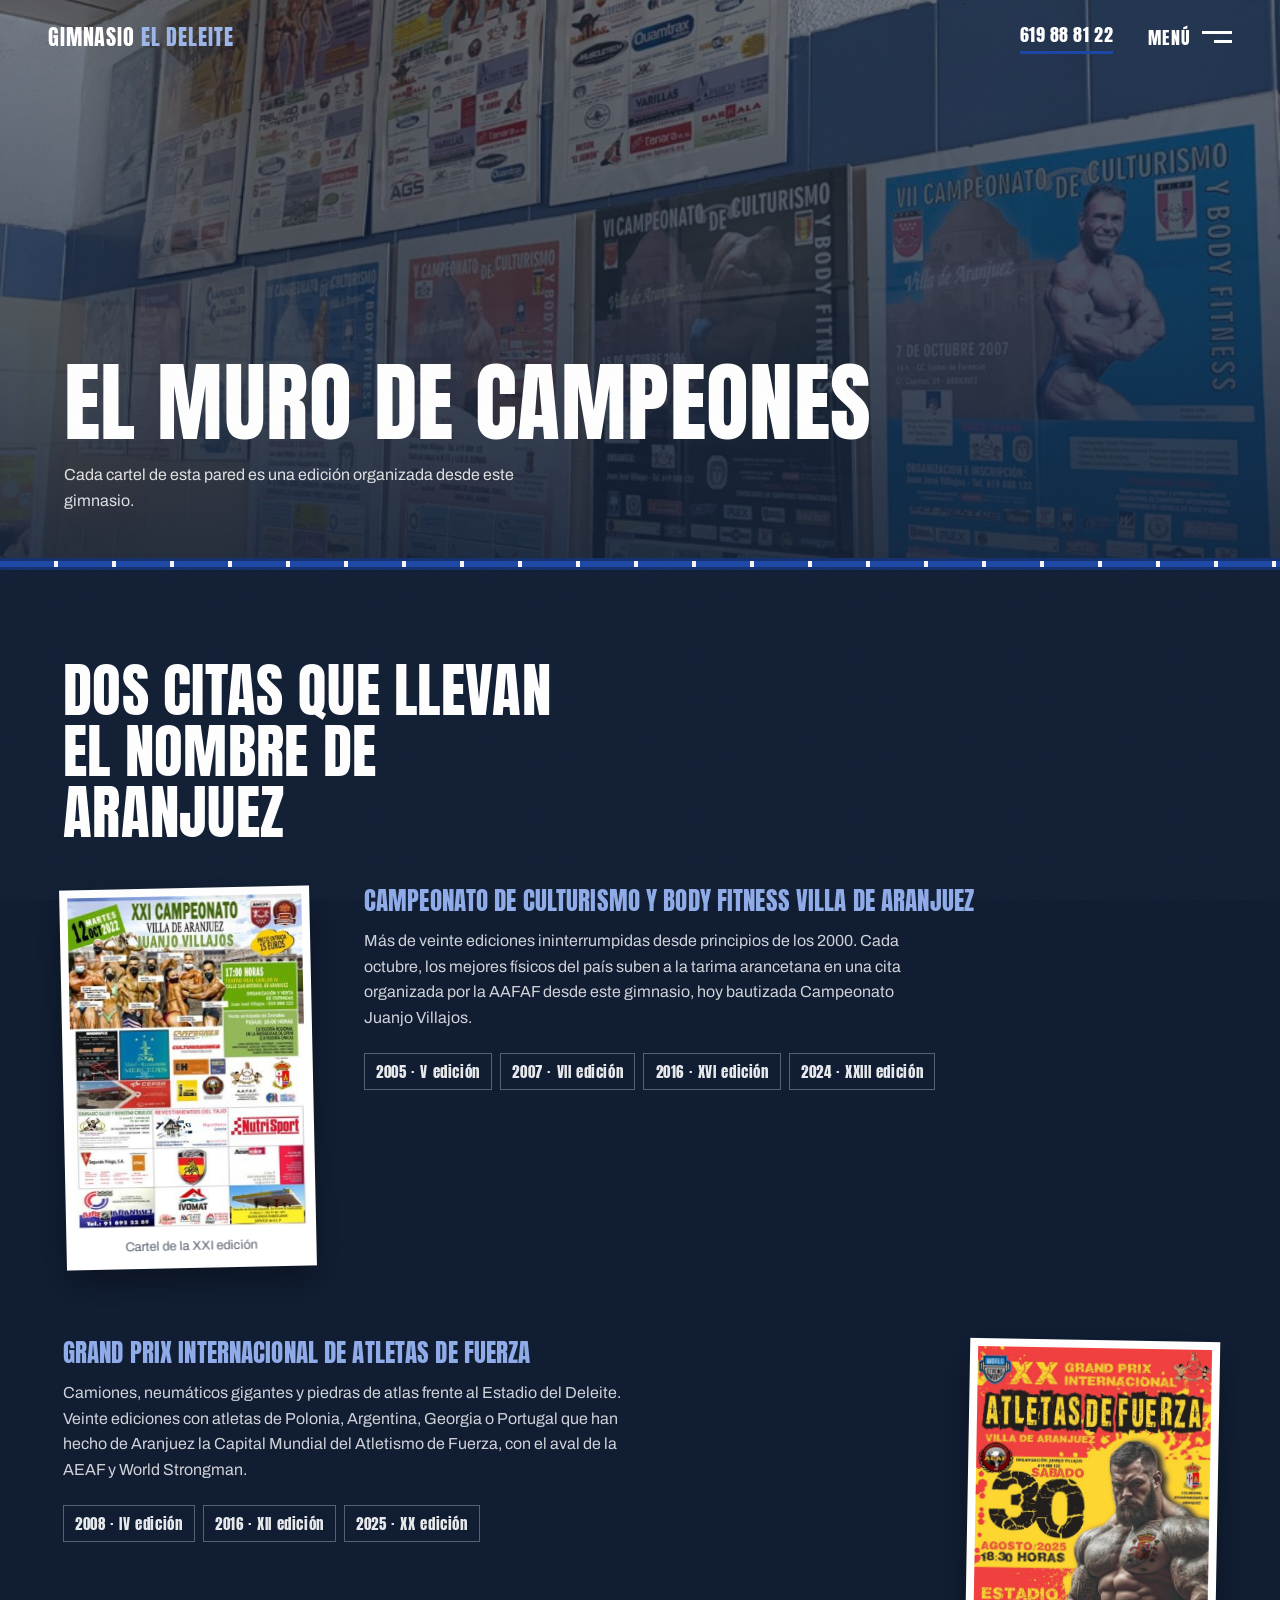
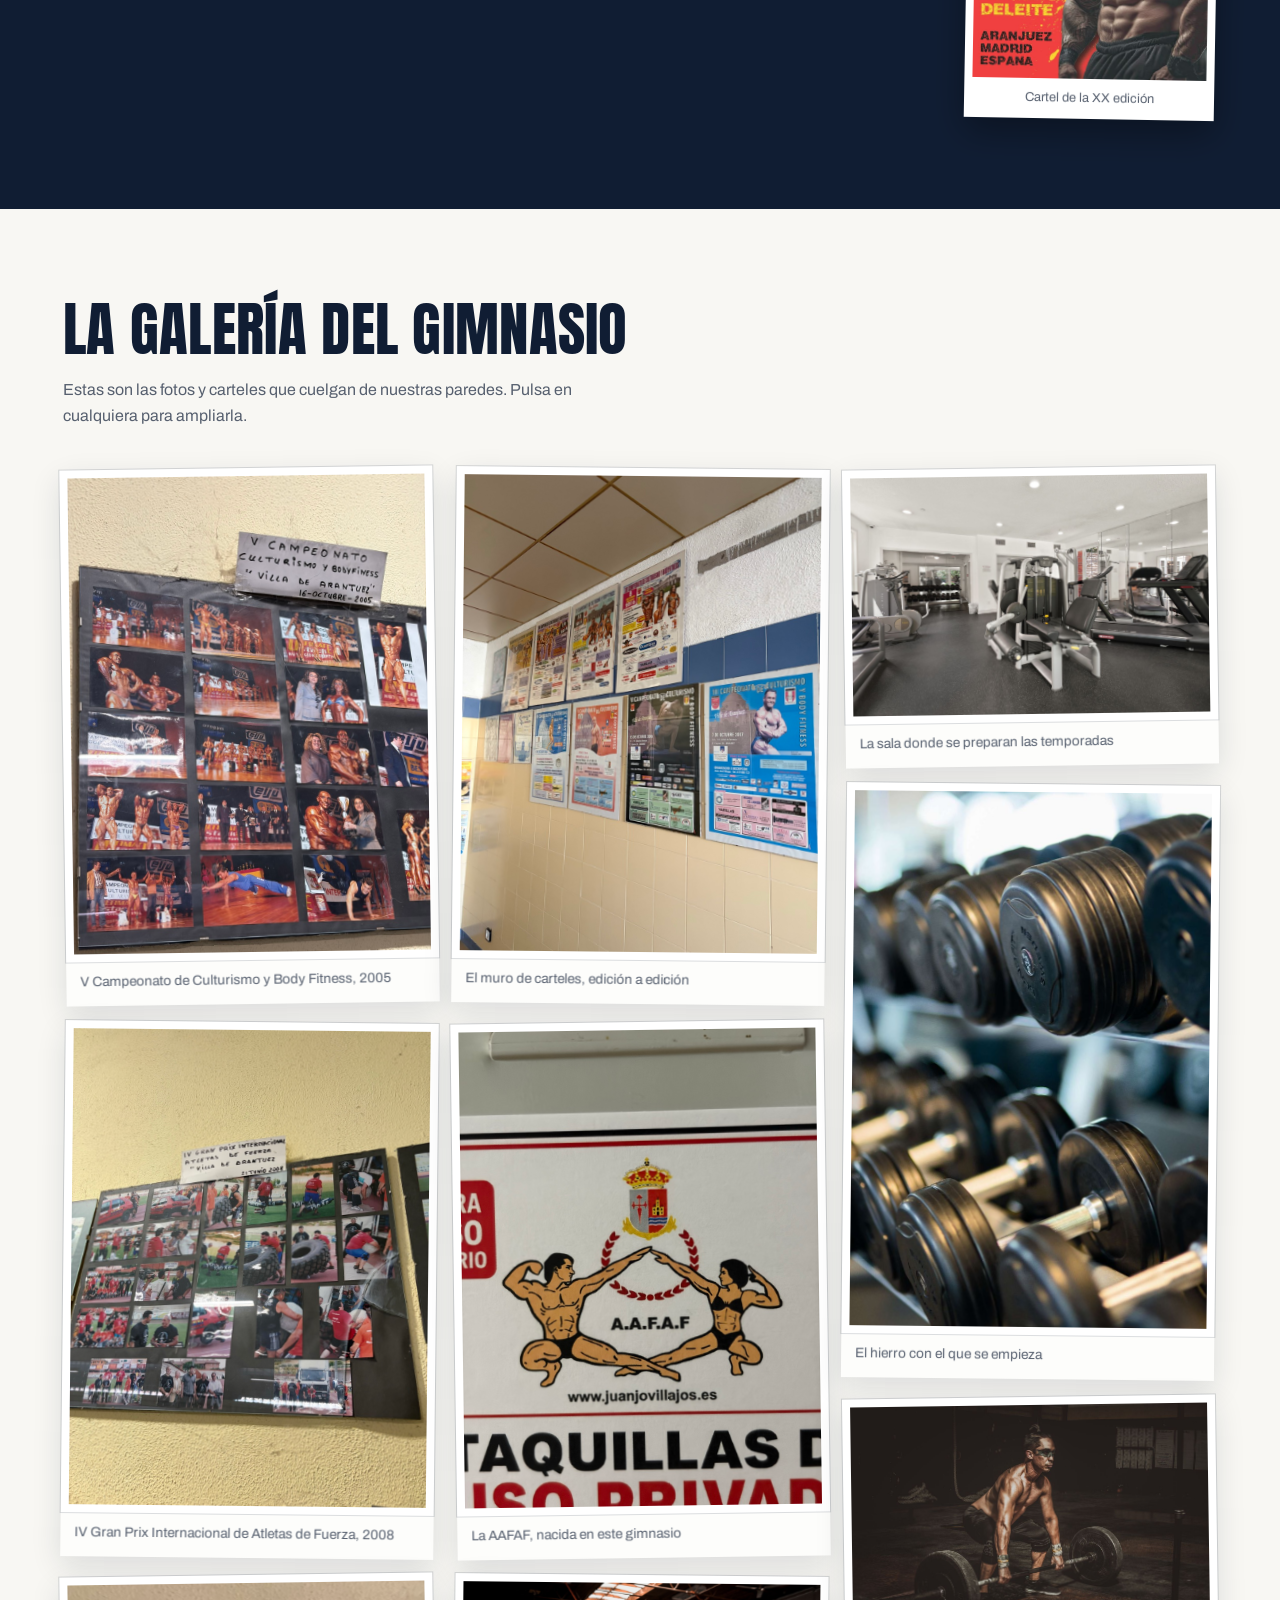
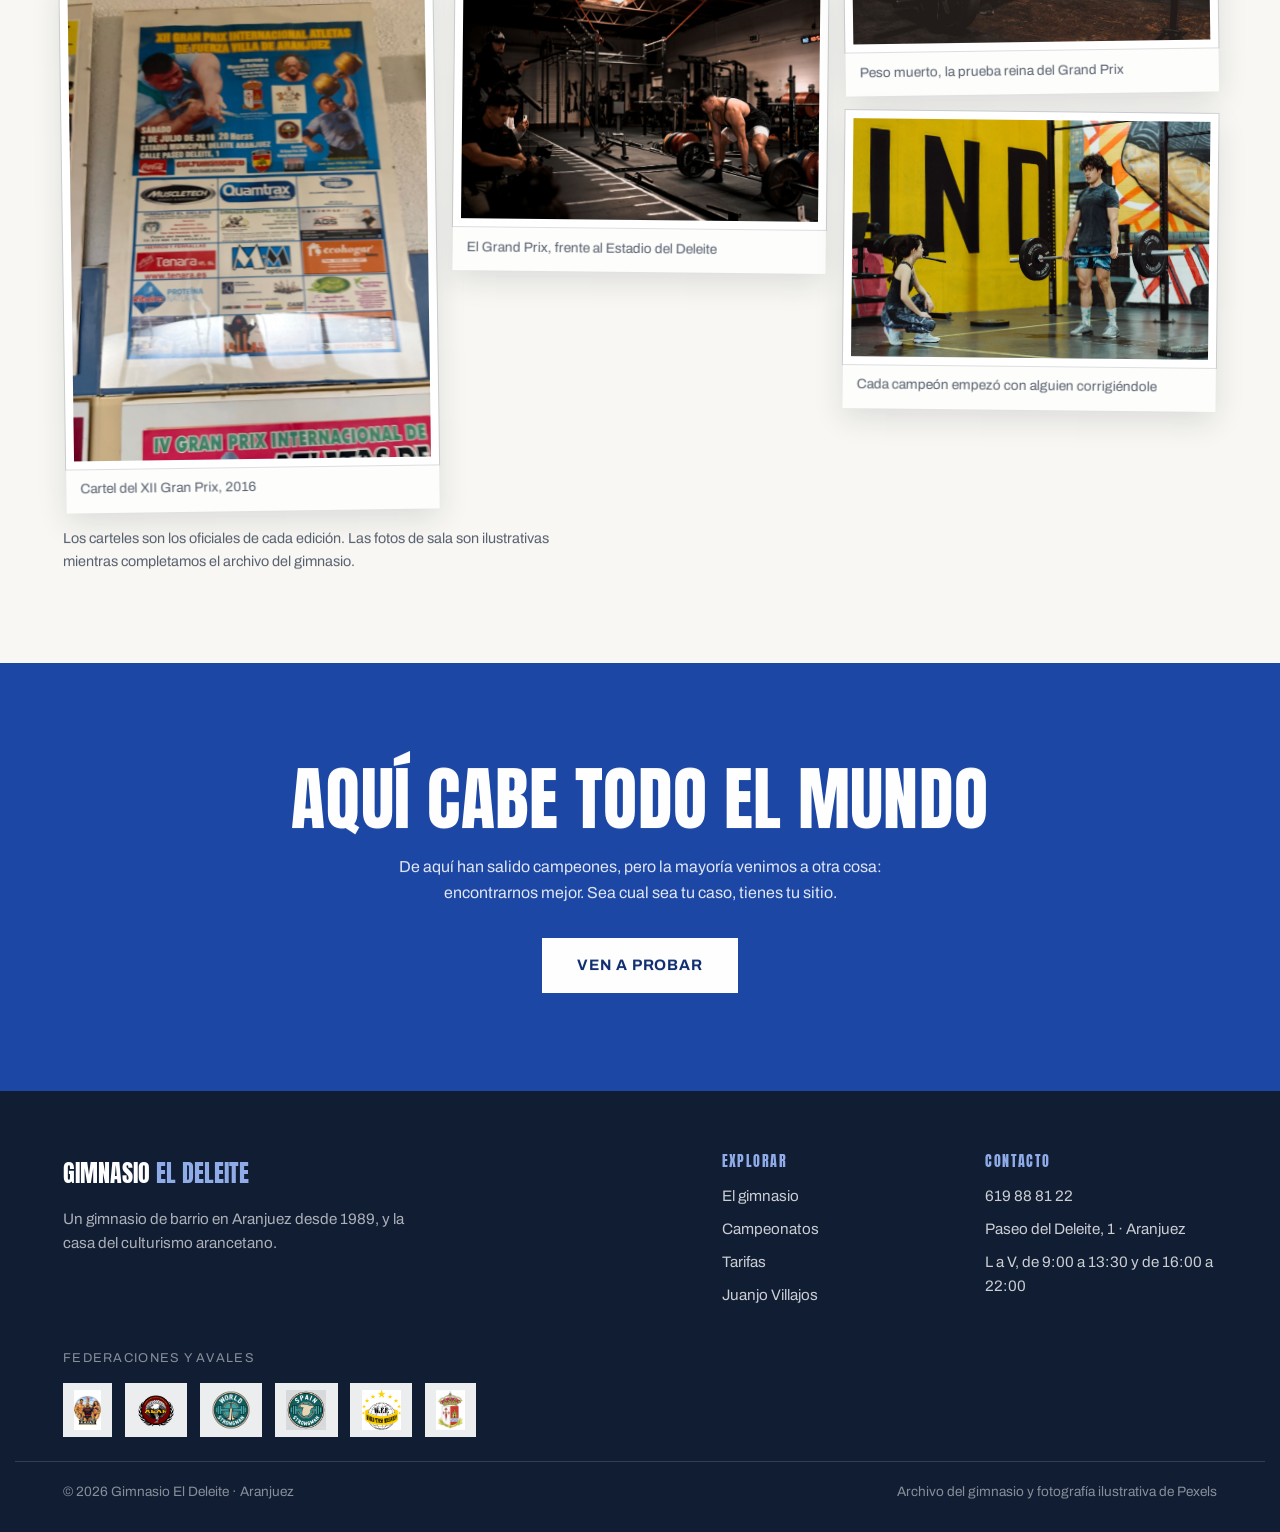
==== commit 950ab3c1: "Corrige el precio de la primera sesion: son 5 EUR, no gratis Aparecia como gratuita en tres sitios (" ====
--- a/campeonatos.html
+++ b/campeonatos.html
@@ -10,7 +10,7 @@
   <link rel="preconnect" href="https://fonts.googleapis.com">
   <link rel="preconnect" href="https://fonts.gstatic.com" crossorigin>
   <link href="https://fonts.googleapis.com/css2?family=Anton&family=Archivo:wght@400;500;600;700;800&display=swap" rel="stylesheet">
-  <link rel="stylesheet" href="css/styles.css?v=15">
+  <link rel="stylesheet" href="css/styles.css?v=16">
 </head>
 <body>
 
@@ -209,6 +209,6 @@
 
   <script src="js/vendor/gsap.min.js"></script>
   <script src="js/vendor/ScrollTrigger.min.js"></script>
-  <script src="js/main.js?v=15"></script>
+  <script src="js/main.js?v=16"></script>
 </body>
 </html>
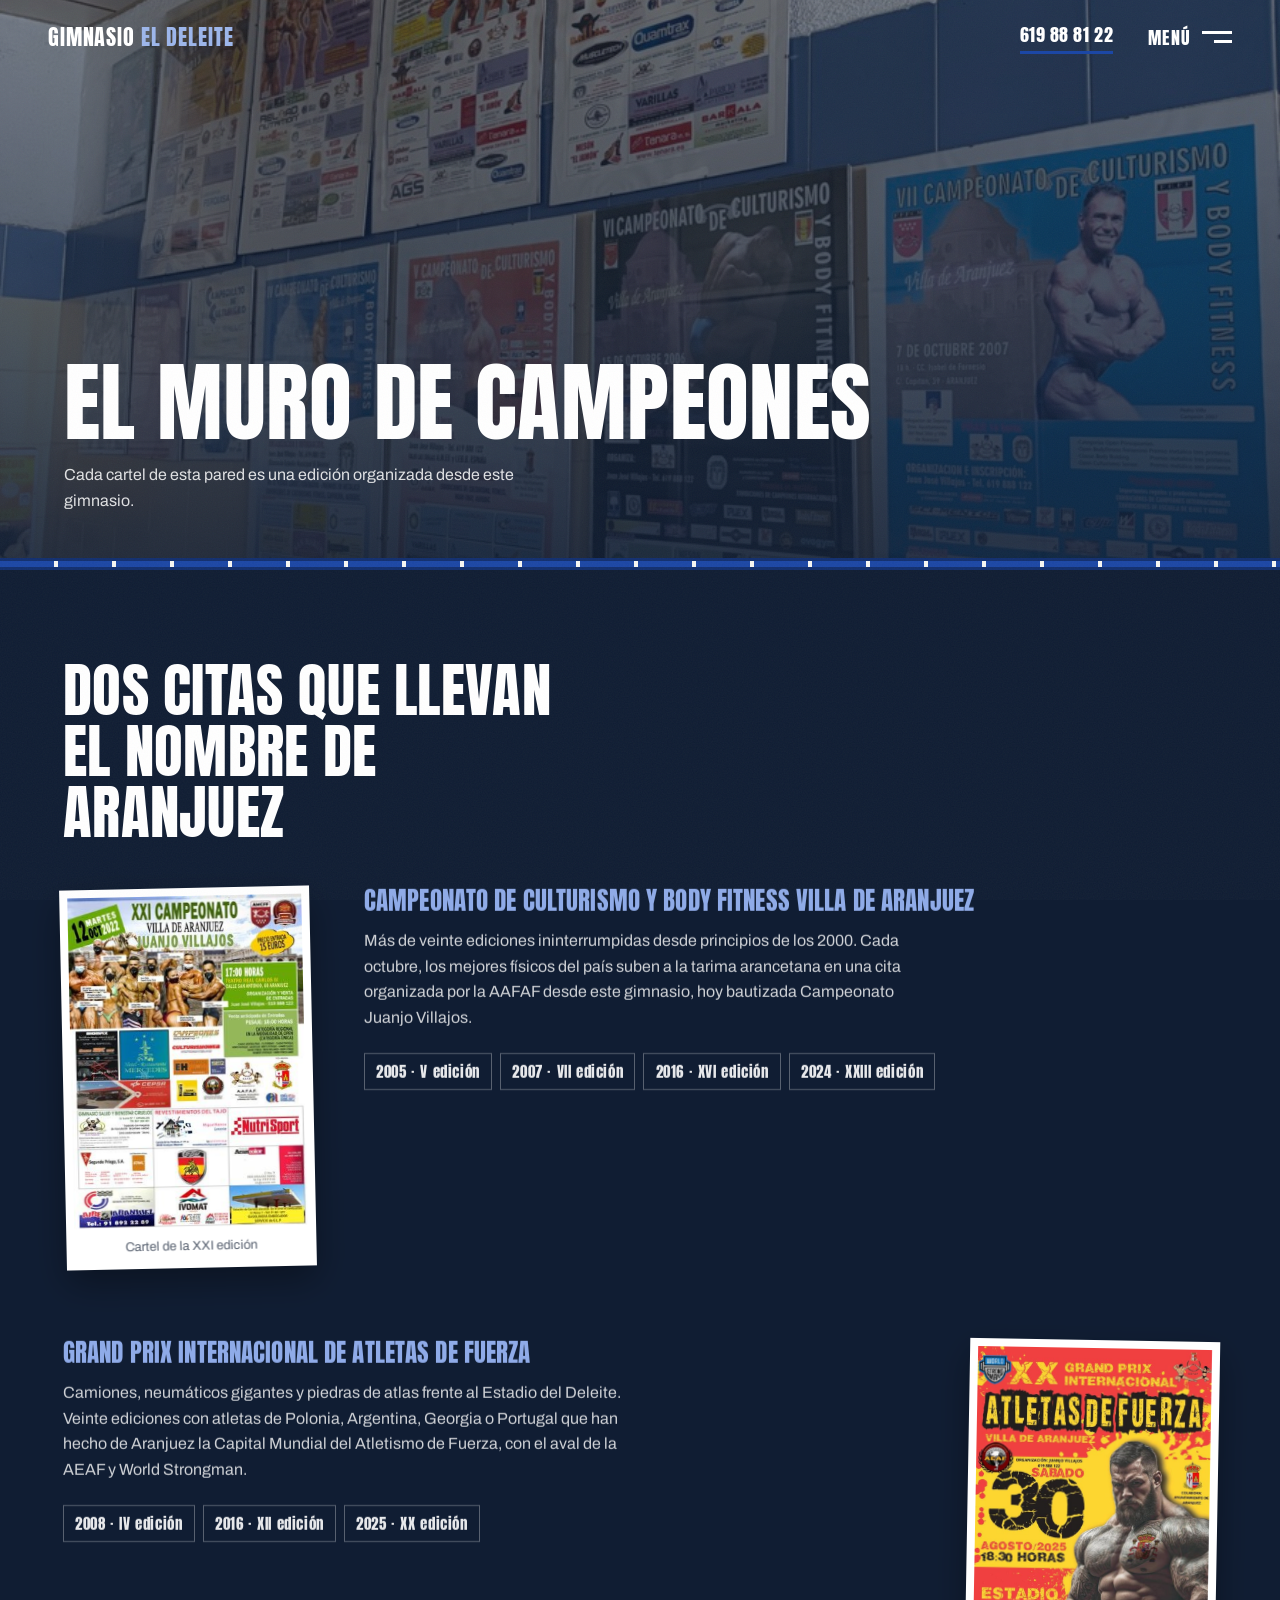
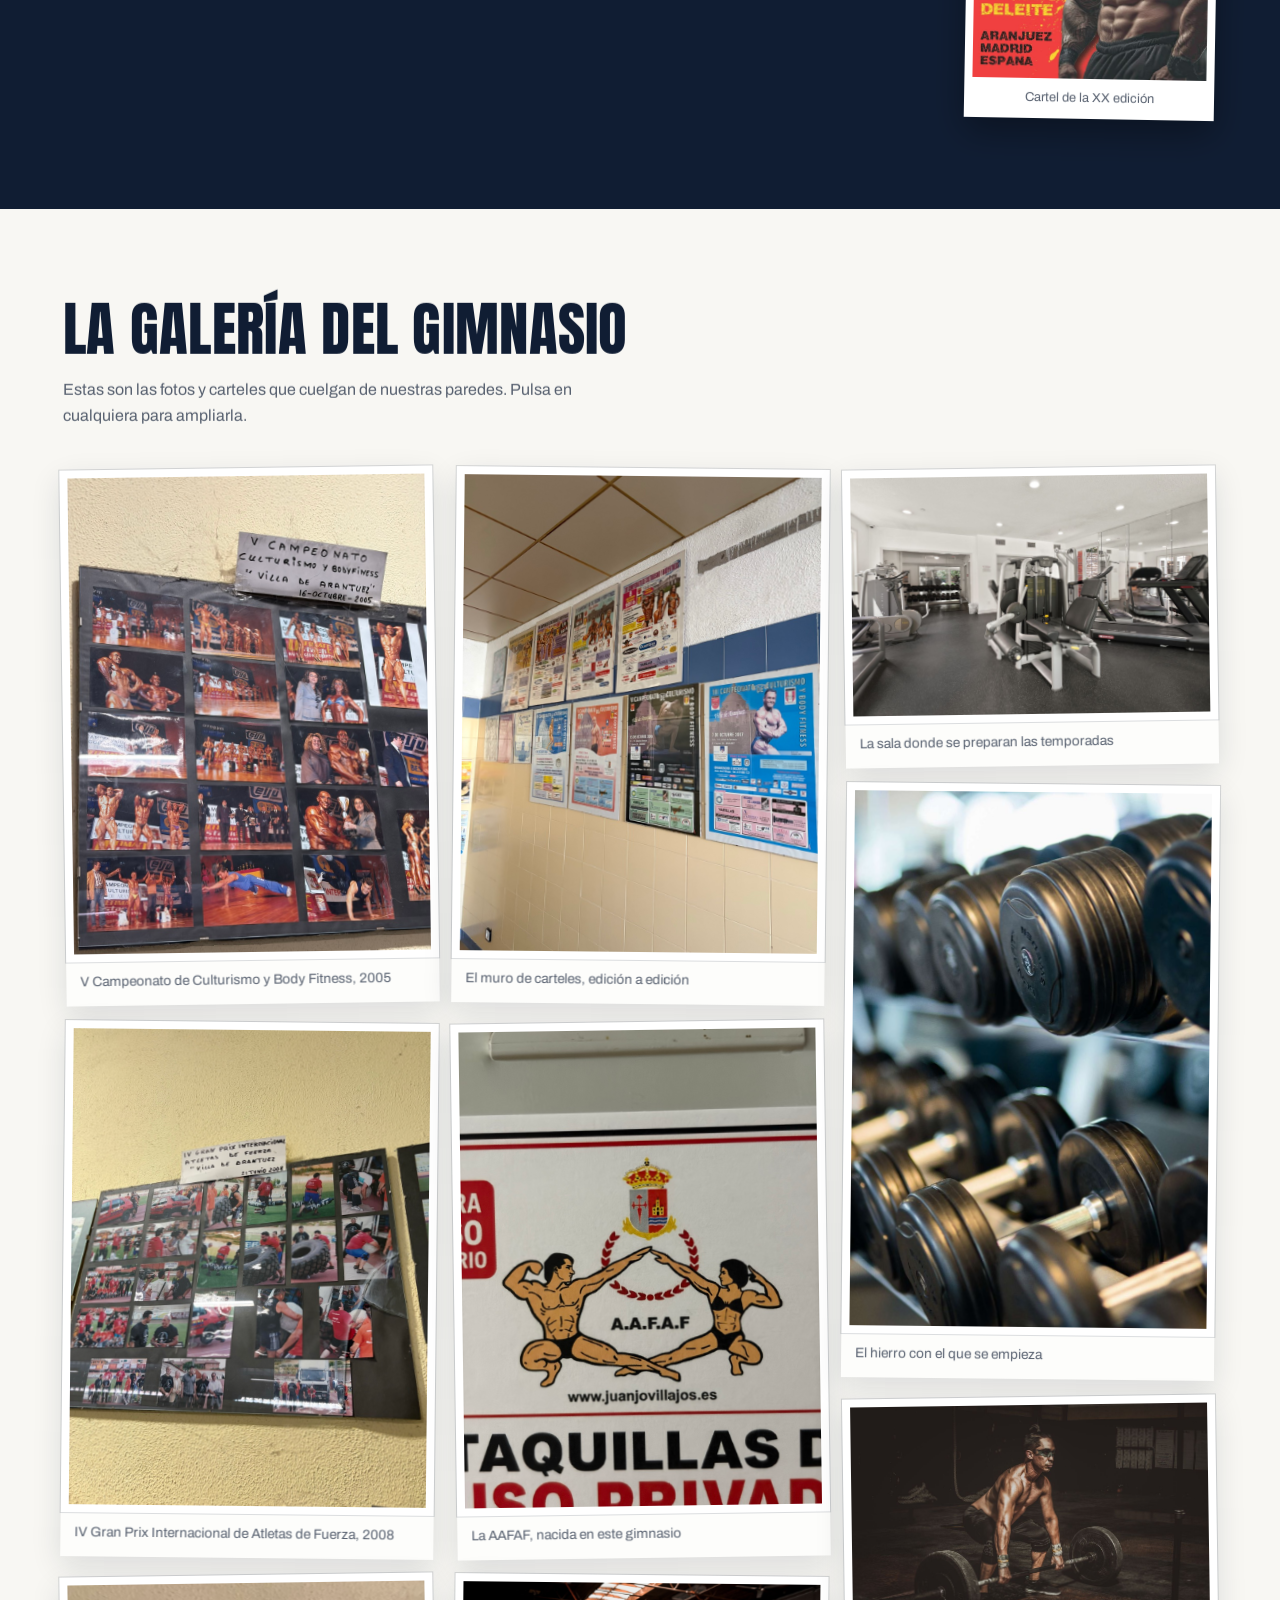
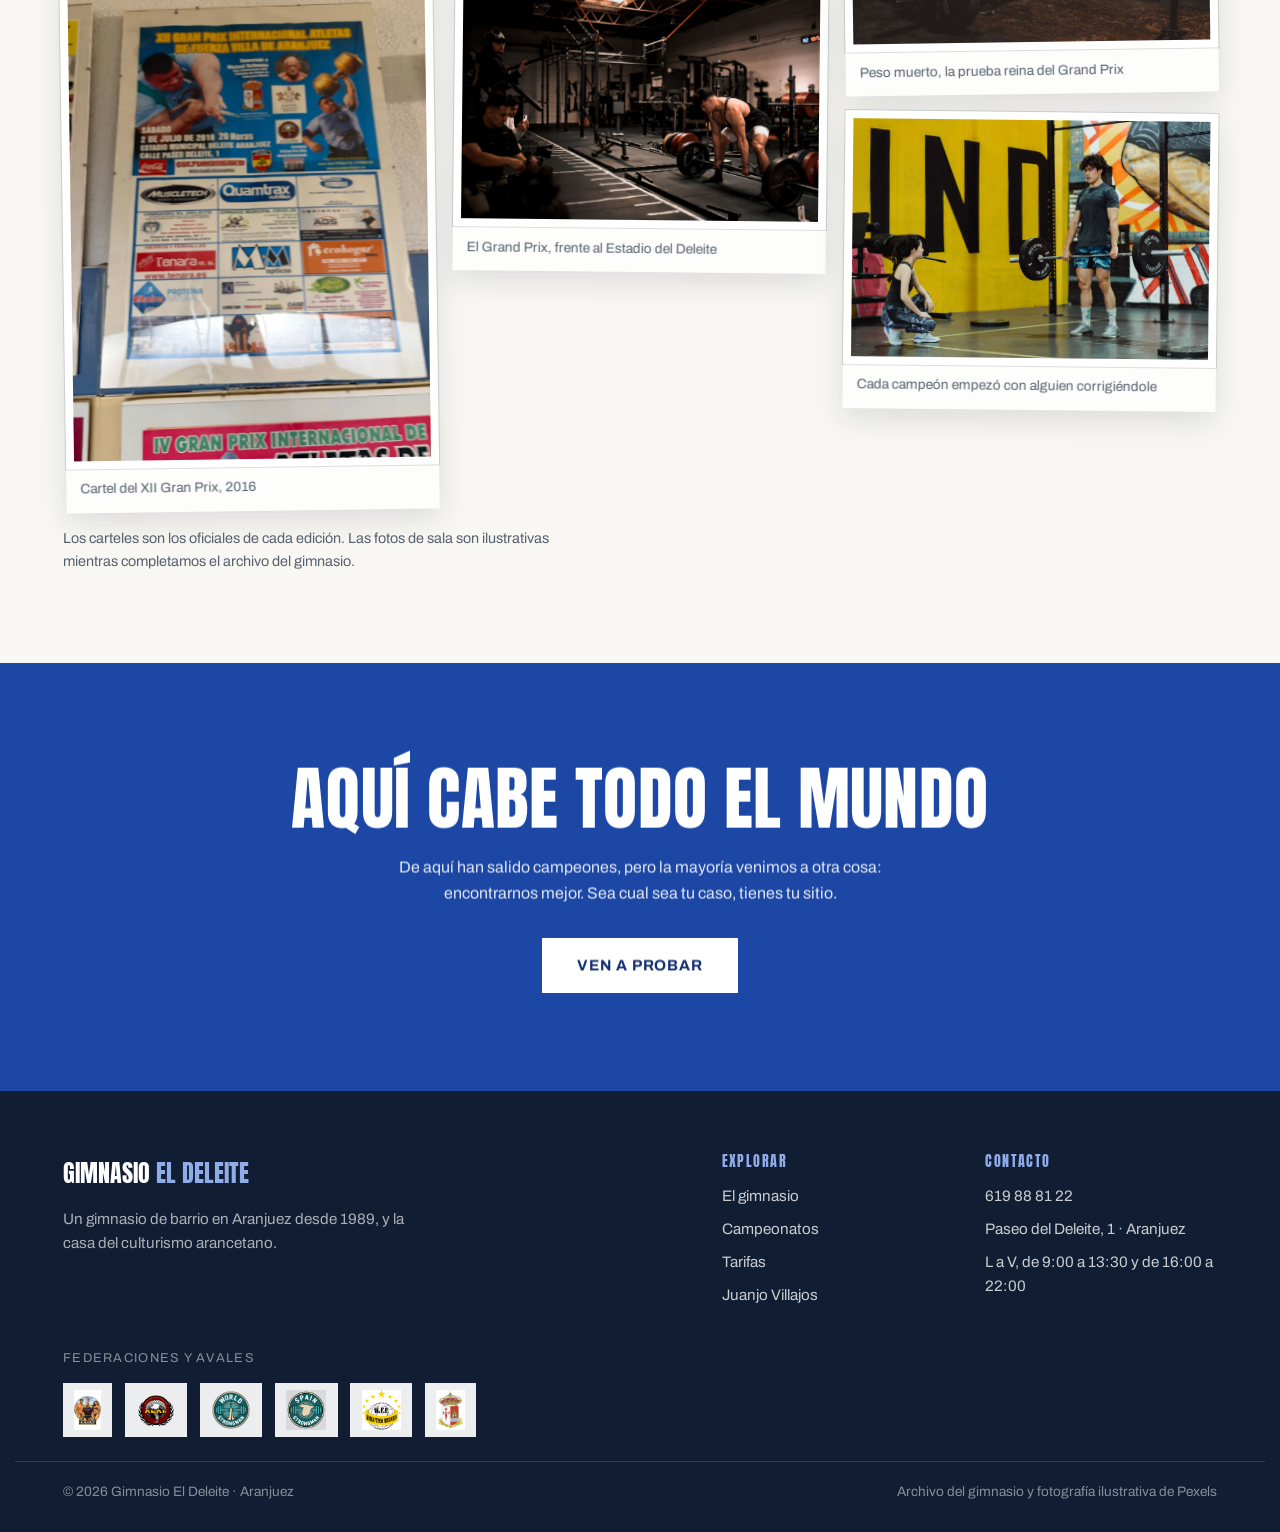
==== commit d7d31d13: "Pon una foto real de Juanjo Villajos en 'Quien lo lleva' La imagen anterior (presidente.jpg) era una" ====
--- a/campeonatos.html
+++ b/campeonatos.html
@@ -10,7 +10,7 @@
   <link rel="preconnect" href="https://fonts.googleapis.com">
   <link rel="preconnect" href="https://fonts.gstatic.com" crossorigin>
   <link href="https://fonts.googleapis.com/css2?family=Anton&family=Archivo:wght@400;500;600;700;800&display=swap" rel="stylesheet">
-  <link rel="stylesheet" href="css/styles.css?v=16">
+  <link rel="stylesheet" href="css/styles.css?v=17">
 </head>
 <body>
 
@@ -209,6 +209,6 @@
 
   <script src="js/vendor/gsap.min.js"></script>
   <script src="js/vendor/ScrollTrigger.min.js"></script>
-  <script src="js/main.js?v=16"></script>
+  <script src="js/main.js?v=17"></script>
 </body>
 </html>
